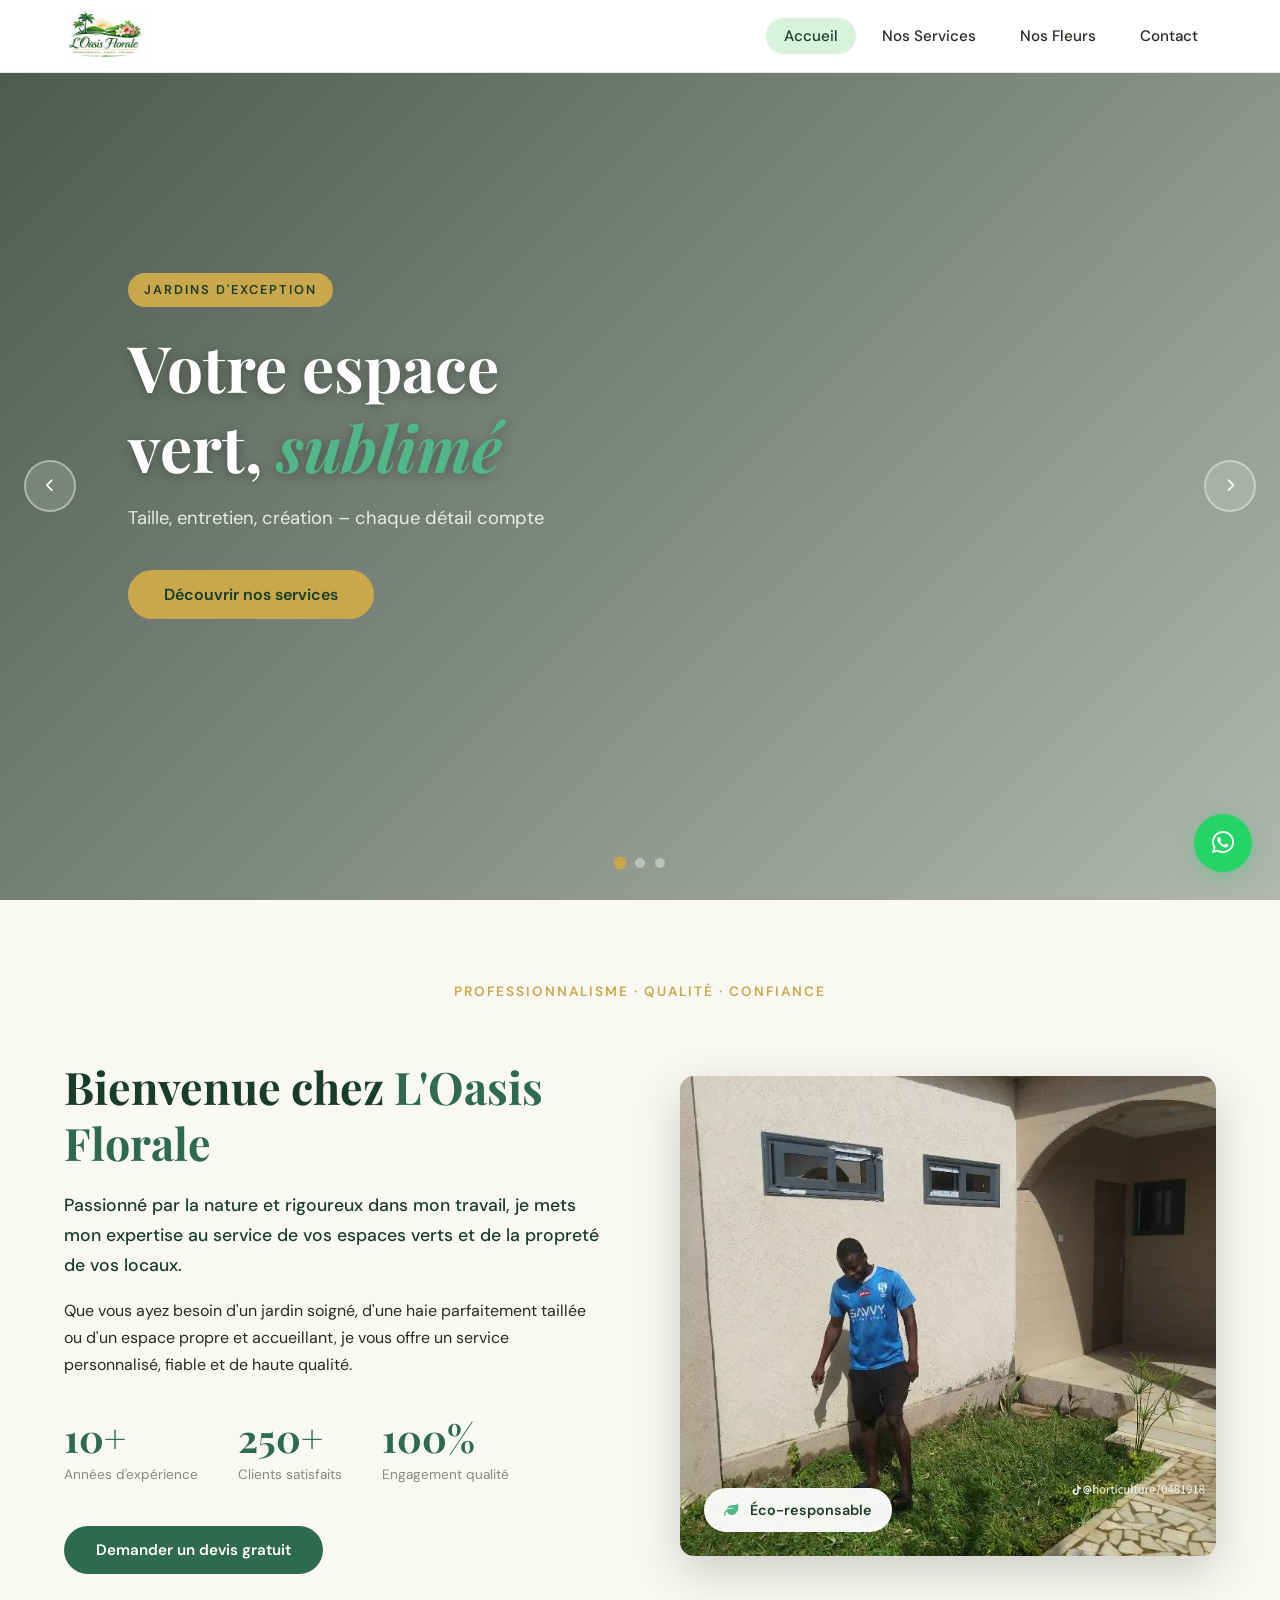
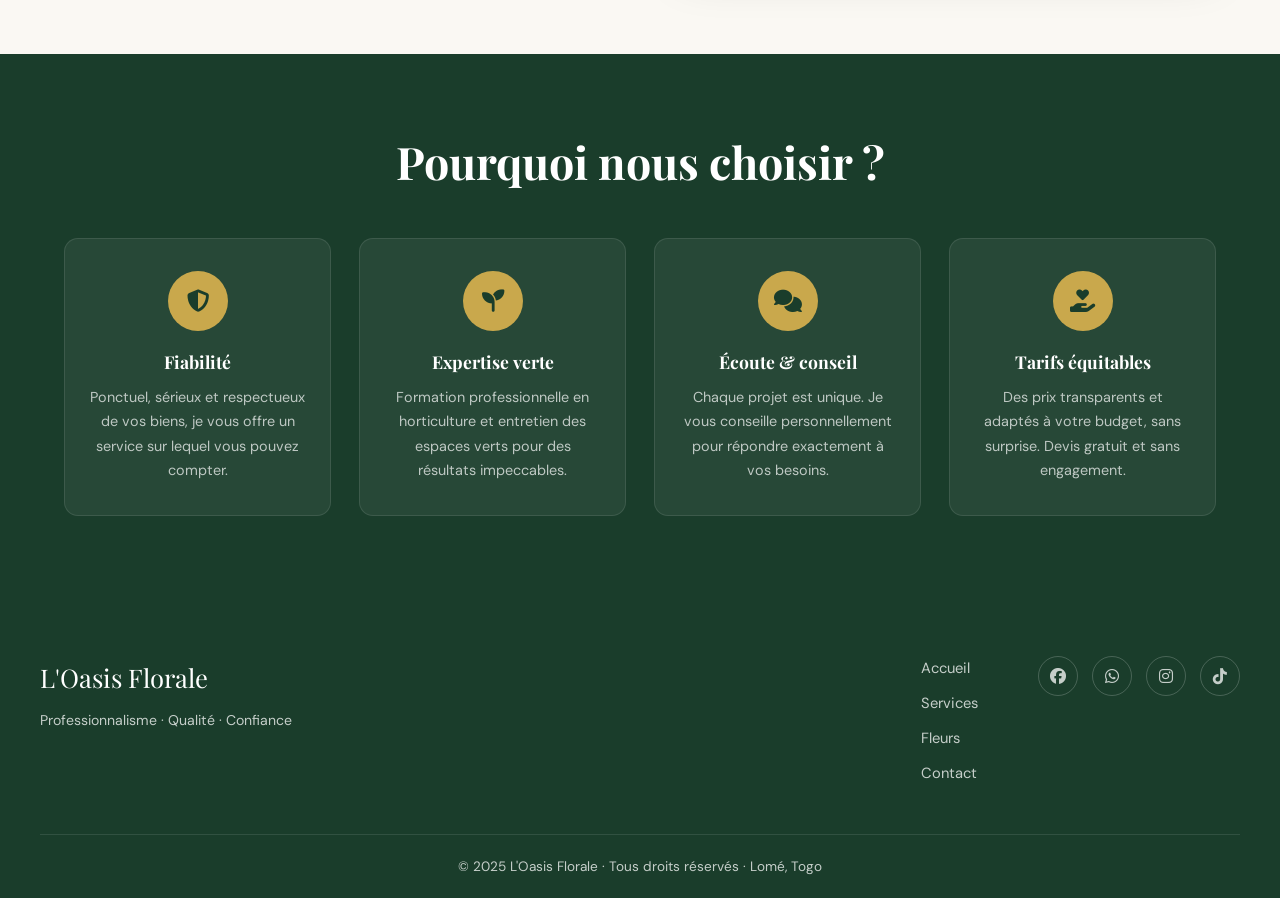
==== index.html @ b4fa1183 "edit taff" ====
<!DOCTYPE html>
<html lang="fr">
<head>
  <meta charset="UTF-8" />
  <meta name="viewport" content="width=device-width, initial-scale=1.0"/>
  <title>L'Oasis Florale – Jardinier & Technicien de Surface</title>
  <link rel="stylesheet" href="style.css" />
  <!-- Google Fonts: Playfair Display + DM Sans -->
  <link href="https://fonts.googleapis.com/css2?family=Playfair+Display:ital,wght@0,400;0,700;1,400&family=DM+Sans:wght@300;400;500;600&display=swap" rel="stylesheet"/>
  <!-- Font Awesome for icons -->
  <link rel="stylesheet" href="https://cdnjs.cloudflare.com/ajax/libs/font-awesome/6.5.0/css/all.min.css"/>
</head>
<body>

  <!-- ============================================================
       NAVIGATION
  ============================================================ -->
  <nav id="navbar">
    <div class="nav-inner">
      <!-- Logo -->
      <a href="#accueil" class="nav-logo" onclick="showPage('accueil')">
        <img src="assets/logo.png" alt="L'Oasis Florale" onerror="this.style.display='none'; this.nextElementSibling.style.display='block'"/>
        <span class="nav-logo-text" style="display:none;">L'Oasis Florale</span>
      </a>

      <!-- Desktop links -->
      <ul class="nav-links" id="navLinks">
        <li><a href="#accueil"  class="nav-link active" onclick="showPage('accueil')">Accueil</a></li>
        <li><a href="#services" class="nav-link"        onclick="showPage('services')">Nos Services</a></li>
        <li><a href="./nos-fleurs.html"   class="nav-link" >Nos Fleurs</a></li>
        <li><a href="#contact"  class="nav-link"        onclick="showPage('contact')">Contact</a></li>
      </ul>

      <!-- Hamburger -->
      <button class="hamburger" id="hamburger" aria-label="Menu" onclick="toggleMenu()">
        <span></span><span></span><span></span>
      </button>
    </div>
  </nav>

  <!-- ============================================================
       PAGE : ACCUEIL
  ============================================================ -->
  <section id="accueil" class="page active">

    <!-- HERO SLIDER -->
    <div class="slider" id="slider">
      <div class="slide active" style="background-image:url('https://images.unsplash.com/photo-1585320806297-9794b3e4eeae?w=1600&q=80')">
        <div class="slide-overlay"></div>
        <div class="slide-content">
          <span class="slide-tag">Jardins d'exception</span>
          <h1>Votre espace vert, <em>sublimé</em></h1>
          <p>Taille, entretien, création – chaque détail compte</p>
          <button class="btn-hero" onclick="showPage('services')">Découvrir nos services</button>
        </div>
      </div>
      <div class="slide" style="background-image:url('https://images.unsplash.com/photo-1416879595882-3373a0480b5b?w=1600&q=80')">
        <div class="slide-overlay"></div>
        <div class="slide-content">
          <span class="slide-tag">Fleurs & plantes</span>
          <h1>La nature au <em>cœur</em> de votre maison</h1>
          <p>Sélection de plantes succulentes, tropicales et rares</p>
          <button class="btn-hero" onclick="showPage('fleurs')">Voir la boutique</button>
        </div>
      </div>
      <div class="slide" style="background-image:url('./assets/images_accauil3.jpeg')">
        <div class="slide-overlay"></div>
        <div class="slide-content">
          <span class="slide-tag">Propreté & rigueur</span>
          <h1>Des espaces <em>impeccables</em>, toujours</h1>
          <p>Technicien de surface certifié à votre service</p>
          <button class="btn-hero" onclick="showPage('contact')">Prendre contact</button>
        </div>
      </div>

      <!-- Slider controls -->
      <button class="slider-btn prev" onclick="moveSlide(-1)"><i class="fa fa-chevron-left"></i></button>
      <button class="slider-btn next" onclick="moveSlide(1)"><i class="fa fa-chevron-right"></i></button>
      <div class="slider-dots" id="sliderDots"></div>
    </div>

    <!-- INTRO -->
    <div class="section-wrapper intro-section">
      <div class="intro-badge">Professionnalisme · Qualité · Confiance</div>
      <div class="intro-grid">
        <div class="intro-text">
          <h2>Bienvenue chez <span class="green">L'Oasis Florale</span></h2>
          <p class="lead">Passionné par la nature et rigoureux dans mon travail, je mets mon expertise au service de vos espaces verts et de la propreté de vos locaux.</p>
          <p>Que vous ayez besoin d'un jardin soigné, d'une haie parfaitement taillée ou d'un espace propre et accueillant, je vous offre un service personnalisé, fiable et de haute qualité.</p>
          <div class="intro-stats">
            <div class="stat"><span class="stat-num">10+</span><span class="stat-label">Années d'expérience</span></div>
            <div class="stat"><span class="stat-num">250+</span><span class="stat-label">Clients satisfaits</span></div>
            <div class="stat"><span class="stat-num">100%</span><span class="stat-label">Engagement qualité</span></div>
          </div>
          <button class="btn-primary" onclick="showPage('contact')">Demander un devis gratuit</button>
        </div>
        <div class="intro-image">
          <img src="./assets/imagedufleuriste.jpeg" alt="Jardinier professionnel" loading="lazy"/>
          <div class="intro-image-badge"><i class="fa fa-leaf"></i> Éco-responsable</div>
        </div>
      </div>
    </div>

    <!-- WHY US -->
    <div class="why-section">
      <div class="section-wrapper">
        <h2 class="section-title center">Pourquoi nous choisir ?</h2>
        <div class="why-grid">
          <div class="why-card">
            <div class="why-icon"><i class="fa fa-shield-halved"></i></div>
            <h3>Fiabilité</h3>
            <p>Ponctuel, sérieux et respectueux de vos biens, je vous offre un service sur lequel vous pouvez compter.</p>
          </div>
          <div class="why-card">
            <div class="why-icon"><i class="fa fa-seedling"></i></div>
            <h3>Expertise verte</h3>
            <p>Formation professionnelle en horticulture et entretien des espaces verts pour des résultats impeccables.</p>
          </div>
          <div class="why-card">
            <div class="why-icon"><i class="fa fa-comments"></i></div>
            <h3>Écoute & conseil</h3>
            <p>Chaque projet est unique. Je vous conseille personnellement pour répondre exactement à vos besoins.</p>
          </div>
          <div class="why-card">
            <div class="why-icon"><i class="fa fa-hand-holding-heart"></i></div>
            <h3>Tarifs équitables</h3>
            <p>Des prix transparents et adaptés à votre budget, sans surprise. Devis gratuit et sans engagement.</p>
          </div>
        </div>
      </div>
    </div>

  </section>

  <!-- ============================================================
       PAGE : NOS SERVICES
  ============================================================ -->
  <section id="services" class="page">

    <div class="page-hero" style="background-image:url('./assets/accnoservises.jpeg')">
      <div class="page-hero-overlay"></div>
      <div class="page-hero-content">
        <h1>Nos <em>Services</em></h1>
        <p>Des prestations complètes pour des espaces impeccables</p>
      </div>
    </div>

    <div class="section-wrapper">
      <p class="section-subtitle center">Nous intervenons chez les particuliers et les professionnels pour l'ensemble de vos besoins en jardinage et entretien.</p>

      <!-- Service cards -->
      <div class="services-grid">

        <div class="service-card">
          <div class="service-img">
            <img src="https://images.unsplash.com/photo-1558904541-efa843a96f01?w=600&q=80" alt="Tonte pelouse" loading="lazy"/>
          </div>
          <div class="service-body">
            <div class="service-icon"><i class="fa fa-scissors"></i></div>
            <h3>Tonte de pelouse</h3>
            <p>Tonte régulière avec finition soignée des bordures pour une pelouse toujours nette et uniforme. Ramassage des déchets inclus.</p>
            <ul class="service-list">
              <li><i class="fa fa-check"></i> Tonte hebdomadaire ou mensuelle</li>
              <li><i class="fa fa-check"></i> Bordures et finitions précises</li>
              <li><i class="fa fa-check"></i> Ramassage de l'herbe coupée</li>
            </ul>
          </div>
        </div>

        <div class="service-card">
          <div class="service-img">
            <img src="https://images.unsplash.com/photo-1585320806297-9794b3e4eeae?w=600&q=80" alt="Scarification" loading="lazy"/>
          </div>
          <div class="service-body">
            <div class="service-icon"><i class="fa fa-trowel"></i></div>
            <h3>Scarification & aération</h3>
            <p>Revitalisez votre pelouse en profondeur. La scarification élimine le feutre et permet à votre gazon de mieux respirer et se nourrir.</p>
            <ul class="service-list">
              <li><i class="fa fa-check"></i> Élimination du feutre racinaire</li>
              <li><i class="fa fa-check"></i> Aération du sol</li>
              <li><i class="fa fa-check"></i> Fertilisation post-traitement (option)</li>
            </ul>
          </div>
        </div>

        <div class="service-card">
          <div class="service-img">
            <img src="https://images.unsplash.com/photo-1466692476868-aef1dfb1e735?w=600&q=80" alt="Taille haies" loading="lazy"/>
          </div>
          <div class="service-body">
            <div class="service-icon"><i class="fa fa-leaf"></i></div>
            <h3>Taille de haies & arbustes</h3>
            <p>Donnez une forme parfaite à vos haies et arbustes. Taille droite ou façonnée, nous intervenons sur tous types de végétaux.</p>
            <ul class="service-list">
              <li><i class="fa fa-check"></i> Taille de formation et d'entretien</li>
              <li><i class="fa fa-check"></i> Haies basses et hautes</li>
              <li><i class="fa fa-check"></i> Évacuation des déchets verts</li>
            </ul>
          </div>
        </div>

        <div class="service-card">
          <div class="service-img">
            <img src="./assets/netoiyage_des_jardins.jpeg" alt="Espaces verts" loading="lazy"/>
          </div>
          <div class="service-body">
            <div class="service-icon"><i class="fa fa-tree"></i></div>
            <h3>Entretien espaces verts</h3>
            <p>Désherbage, binage, arrosage, plantation – un entretien global pour maintenir votre jardin en parfait état toute l'année.</p>
            <ul class="service-list">
              <li><i class="fa fa-check"></i> Désherbage manuel ou traité</li>
              <li><i class="fa fa-check"></i> Plantation et rempotage</li>
              <li><i class="fa fa-check"></i> Suivi saisonnier personnalisé</li>
            </ul>
          </div>
        </div>

        <div class="service-card">
          <div class="service-img">
            <img src="./assets/netoyage_lieu.jpeg" alt="Nettoyage" loading="lazy"/>
          </div>
          <div class="service-body">
            <div class="service-icon"><i class="fa fa-broom"></i></div>
            <h3>Nettoyage & propreté</h3>
            <p>Technicien de surface qualifié pour l'entretien de vos locaux professionnels ou espaces communs. Propreté irréprochable garantie.</p>
            <ul class="service-list">
              <li><i class="fa fa-check"></i> Nettoyage bureaux & locaux</li>
              <li><i class="fa fa-check"></i> Espaces communs & parkings</li>
              <li><i class="fa fa-check"></i> Produits professionnels écologiques</li>
            </ul>
          </div>
        </div>

        <div class="service-card cta-card">
          <div class="service-body cta-body">
            <i class="fa fa-phone-volume cta-icon"></i>
            <h3>Besoin d'un devis ?</h3>
            <p>Contactez-nous pour une estimation gratuite et personnalisée. Intervention rapide garantie.</p>
            <button class="btn-primary" onclick="showPage('contact')">Demander un devis</button>
            <a href="tel:+22870481918" class="btn-outline"><i class="fa fa-phone"></i> Appeler maintenant</a>
          </div>
        </div>

      </div>
    </div>
  </section>

  <!-- ============================================================
       PAGE : NOS FLEURS (Boutique vitrine)
  ============================================================ -->
  <section id="fleurs" class="page">

    <div class="page-hero" style="background-image:url('https://images.unsplash.com/photo-1490750967868-88df5691cc9b?w=1600&q=80')">
      <div class="page-hero-overlay"></div>
      <div class="page-hero-content">
        <h1>Nos <em>Fleurs & Plantes</em></h1>
        <p>Boutique vitrine – Commandez via WhatsApp en un clic</p>
      </div>
    </div>

    <div class="section-wrapper">
      <p class="section-subtitle center">Découvrez notre sélection de plantes et fleurs soigneusement choisies. Cliquez sur "Commander" pour nous contacter directement sur WhatsApp.</p>

      <!-- Filter tabs -->
      <div class="filter-tabs">
        <button class="filter-btn active" onclick="filterFleurs('all', this)">Toutes</button>
        <button class="filter-btn" onclick="filterFleurs('succulente', this)">Succulentes</button>
        <button class="filter-btn" onclick="filterFleurs('tropicale', this)">Tropicales</button>
        <button class="filter-btn" onclick="filterFleurs('interieur', this)">Intérieur</button>
        <button class="filter-btn" onclick="filterFleurs('rare', this)">Rares</button>
      </div>

      <!-- Flower cards -->
      <div class="flowers-grid" id="fleursGrid">

        <!-- 1 - Euphorbia trigona -->
        <div class="flower-card" data-category="succulente">
          <div class="flower-img">
            <img src="assets/IMG_E4241.JPG" alt="Euphorbia Trigona" loading="lazy"
                 onerror="this.src='https://images.unsplash.com/photo-1491438590914-bc09fcaaf77a?w=400&q=80'"/>
            <span class="flower-badge">Succulent</span>
          </div>
          <div class="flower-body">
            <h3 class="flower-name">Euphorbia Trigona</h3>
            <p class="flower-desc">Appelée « Cactus africain », cette plante robuste et graphique supporte la sécheresse. Idéale en intérieur lumineux ou en terrasse.</p>
            <div class="flower-footer">
              <a class="btn-whatsapp" href="https://wa.me/22870481918?text=Bonjour%2C%20je%20souhaite%20commander%20la%20plante%20%3A%20Euphorbia%20Trigona" target="_blank">
                <i class="fab fa-whatsapp"></i> Commander
              </a>
            </div>
          </div>
        </div>

        <!-- 2 - Sansevieria cylindrica -->
        <div class="flower-card" data-category="interieur">
          <div class="flower-img">
            <img src="assets/IMG_E4242.JPG" alt="Sansevieria Cylindrica" loading="lazy"
                 onerror="this.src='https://images.unsplash.com/photo-1614594975525-e45190c55d0b?w=400&q=80'"/>
            <span class="flower-badge">Intérieur</span>
          </div>
          <div class="flower-body">
            <h3 class="flower-name">Sansevieria Cylindrica</h3>
            <p class="flower-desc">Tiges cylindriques élégantes au motif zébré. Purificatrice d'air, très résistante, parfaite pour les espaces modernes.</p>
            <div class="flower-footer">
              <a class="btn-whatsapp" href="https://wa.me/22870481918?text=Bonjour%2C%20je%20souhaite%20commander%20la%20plante%20%3A%20Sansevieria%20Cylindrica" target="_blank">
                <i class="fab fa-whatsapp"></i> Commander
              </a>
            </div>
          </div>
        </div>

        <!-- 3 - Sansevieria trifasciata -->
        <div class="flower-card" data-category="interieur">
          <div class="flower-img">
            <img src="assets/IMG_E4243.JPG" alt="Sansevieria Trifasciata" loading="lazy"
                 onerror="this.src='https://images.unsplash.com/photo-1512428813834-c702c7702b78?w=400&q=80'"/>
            <span class="flower-badge">Intérieur</span>
          </div>
          <div class="flower-body">
            <h3 class="flower-name">Sansevieria Trifasciata</h3>
            <p class="flower-desc">La célèbre « Langue de belle-mère ». Indestructible, elle purifie l'air et s'adapte à toutes les luminosités. Un incontournable.</p>
            <div class="flower-footer">
              <a class="btn-whatsapp" href="https://wa.me/22870481918?text=Bonjour%2C%20je%20souhaite%20commander%20la%20plante%20%3A%20Sansevieria%20Trifasciata" target="_blank">
                <i class="fab fa-whatsapp"></i> Commander
              </a>
            </div>
          </div>
        </div>

        <!-- 4 - Cyperus alternifolius -->
        <div class="flower-card" data-category="tropicale">
          <div class="flower-img">
            <img src="assets/IMG_E4244.JPG" alt="Cyperus Alternifolius" loading="lazy"
                 onerror="this.src='https://images.unsplash.com/photo-1567748157439-651aca2ff064?w=400&q=80'"/>
            <span class="flower-badge">Tropicale</span>
          </div>
          <div class="flower-body">
            <h3 class="flower-name">Cyperus Alternifolius</h3>
            <p class="flower-desc">Le papyrus nain apporte une touche exotique et légère. Aime l'humidité. Parfait en bordure de bassin ou comme plante d'intérieur lumineuse.</p>
            <div class="flower-footer">
              <a class="btn-whatsapp" href="https://wa.me/22870481918?text=Bonjour%2C%20je%20souhaite%20commander%20la%20plante%20%3A%20Cyperus%20Alternifolius" target="_blank">
                <i class="fab fa-whatsapp"></i> Commander
              </a>
            </div>
          </div>
        </div>

        <!-- 5 - Huernia zebrina -->
        <div class="flower-card" data-category="rare">
          <div class="flower-img">
            <img src="assets/IMG_E4245.JPG" alt="Huernia Zebrina" loading="lazy"
                 onerror="this.src='https://images.unsplash.com/photo-1644982647869-4c0f4f9e5c0f?w=400&q=80'"/>
            <span class="flower-badge badge-rare">Rare</span>
          </div>
          <div class="flower-body">
            <h3 class="flower-name">Huernia Zebrina</h3>
            <p class="flower-desc">Plante succulente rare aux fleurs étoilées vert vif et bordées de cils délicats. Une curiosité botanique fascinante pour collectionneurs.</p>
            <div class="flower-footer">
              <a class="btn-whatsapp" href="https://wa.me/22870481918?text=Bonjour%2C%20je%20souhaite%20commander%20la%20plante%20%3A%20Huernia%20Zebrina" target="_blank">
                <i class="fab fa-whatsapp"></i> Commander
              </a>
            </div>
          </div>
        </div>

        <!-- 6 - Aloe vera -->
        <div class="flower-card" data-category="succulente">
          <div class="flower-img">
            <img src="https://images.unsplash.com/photo-1509423350716-97f9360b4e09?w=600&q=80" alt="Aloe Vera" loading="lazy"/>
            <span class="flower-badge">Succulente</span>
          </div>
          <div class="flower-body">
            <h3 class="flower-name">Aloe Vera</h3>
            <p class="flower-desc">Plante médicinale aux multiples vertus : cicatrisante, apaisante, hydratante. Facile à entretenir et très esthétique.</p>
            <div class="flower-footer">
              <a class="btn-whatsapp" href="https://wa.me/22870481918?text=Bonjour%2C%20je%20souhaite%20commander%20la%20plante%20%3A%20Aloe%20Vera" target="_blank">
                <i class="fab fa-whatsapp"></i> Commander
              </a>
            </div>
          </div>
        </div>

        <!-- 7 - Monstera deliciosa -->
        <div class="flower-card" data-category="tropicale">
          <div class="flower-img">
            <img src="https://images.unsplash.com/photo-1614594975525-e45190c55d0b?w=600&q=80" alt="Monstera Deliciosa" loading="lazy"/>
            <span class="flower-badge">Tropicale</span>
          </div>
          <div class="flower-body">
            <h3 class="flower-name">Monstera Deliciosa</h3>
            <p class="flower-desc">La plante tendance par excellence ! Ses grandes feuilles découpées apportent une touche tropicale et luxuriante à tout intérieur.</p>
            <div class="flower-footer">
              <a class="btn-whatsapp" href="https://wa.me/22870481918?text=Bonjour%2C%20je%20souhaite%20commander%20la%20plante%20%3A%20Monstera%20Deliciosa" target="_blank">
                <i class="fab fa-whatsapp"></i> Commander
              </a>
            </div>
          </div>
        </div>

        <!-- 8 - Ficus lyrata -->
        <div class="flower-card" data-category="interieur">
          <div class="flower-img">
            <img src="https://images.unsplash.com/photo-1598880940371-c756e015faf6?w=600&q=80" alt="Ficus Lyrata" loading="lazy"/>
            <span class="flower-badge">Intérieur</span>
          </div>
          <div class="flower-body">
            <h3 class="flower-name">Ficus Lyrata</h3>
            <p class="flower-desc">Le « Figuier violon » est un arbre d'intérieur à grandes feuilles brillantes. Emblème du design d'intérieur moderne et épuré.</p>
            <div class="flower-footer">
              <a class="btn-whatsapp" href="https://wa.me/22870481918?text=Bonjour%2C%20je%20souhaite%20commander%20la%20plante%20%3A%20Ficus%20Lyrata" target="_blank">
                <i class="fab fa-whatsapp"></i> Commander
              </a>
            </div>
          </div>
        </div>

      </div><!-- end flowers-grid -->
    </div>
  </section>

  <!-- ============================================================
       PAGE : CONTACT
  ============================================================ -->
  <section id="contact" class="page">

    <div class="page-hero" style="background-image:url('https://images.unsplash.com/photo-1596496181848-3091d4878b24?w=1600&q=80')">
      <div class="page-hero-overlay"></div>
      <div class="page-hero-content">
        <h1>Nous <em>Contacter</em></h1>
        <p>Un projet ? Une question ? Nous répondons rapidement</p>
      </div>
    </div>

    <div class="section-wrapper">
      <div class="contact-grid">

        <!-- Form -->
        <div class="contact-form-wrapper">
          <h2>Envoyez-nous un message</h2>
          <p>Remplissez ce formulaire et nous vous répondrons dans les plus brefs délais.</p>

          <form id="contactForm" onsubmit="submitForm(event)">
            <div class="form-row">
              <div class="form-group">
                <label for="fname">Prénom *</label>
                <input type="text" id="fname" name="fname" placeholder="Jean" required/>
              </div>
              <div class="form-group">
                <label for="lname">Nom *</label>
                <input type="text" id="lname" name="lname" placeholder="Dupont" required/>
              </div>
            </div>
            <div class="form-group">
              <label for="email">Email *</label>
              <input type="email" id="email" name="email" placeholder="jean@example.com" required/>
            </div>
            <div class="form-group">
              <label for="phone">Téléphone</label>
              <input type="tel" id="phone" name="phone" placeholder="+228 70 48 19 18"/>
            </div>
            <div class="form-group">
              <label for="service">Service souhaité</label>
              <select id="service" name="service">
                <option value="">-- Choisir un service --</option>
                <option>Tonte de pelouse</option>
                <option>Scarification</option>
                <option>Taille de haies</option>
                <option>Entretien espaces verts</option>
                <option>Nettoyage / Technicien de surface</option>
                <option>Commande de plantes</option>
                <option>Autre</option>
              </select>
            </div>
            <div class="form-group">
              <label for="message">Message *</label>
              <textarea id="message" name="message" rows="5" placeholder="Décrivez votre besoin..." required></textarea>
            </div>
            <button type="submit" class="btn-primary full-width">
              <i class="fa fa-paper-plane"></i> Envoyer le message
            </button>
          </form>

          <!-- Success message (hidden by default) -->
          <div id="formSuccess" class="form-success" style="display:none;">
            <i class="fa fa-circle-check"></i>
            <h3>Message envoyé !</h3>
            <p>Merci pour votre message. Nous vous recontacterons très prochainement.</p>
          </div>
        </div>

        <!-- Contact info -->
        <div class="contact-info">
          <h2>Coordonnées</h2>

          <div class="info-card">
            <div class="info-icon"><i class="fa fa-map-marker-alt"></i></div>
            <div>
              <h4>Adresse</h4>
              <p>Lomé, Togo<br/>Interventions dans tout le Grand Lomé</p>
            </div>
          </div>

          <div class="info-card">
            <div class="info-icon"><i class="fa fa-phone"></i></div>
            <div>
              <h4>Téléphone</h4>
              <a href="tel:+22890000000">+228 90 00 00 00</a>
            </div>
          </div>

          <div class="info-card">
            <div class="info-icon"><i class="fab fa-whatsapp"></i></div>
            <div>
              <h4>WhatsApp</h4>
              <a href="https://wa.me/22870481918" target="_blank">Envoyer un message</a>
            </div>
          </div>

          <div class="info-card">
            <div class="info-icon"><i class="fa fa-envelope"></i></div>
            <div>
              <h4>Email</h4>
              <a href="mailto:contact@loasisflorale.tg">contact@loasisflorale.tg</a>
            </div>
          </div>

          <div class="info-card">
            <div class="info-icon"><i class="fa fa-clock"></i></div>
            <div>
              <h4>Horaires</h4>
              <p>Lun – Sam : 07h00 – 18h00<br/>Dimanche : Sur rendez-vous</p>
            </div>
          </div>

          <!-- WhatsApp direct button -->
          <a href="https://wa.me/22870481918?text=Bonjour%2C%20j%27ai%20besoin%20d%27un%20renseignement." target="_blank" class="btn-whatsapp-big">
            <i class="fab fa-whatsapp"></i> Discuter sur WhatsApp
          </a>
        </div>

      </div>
    </div>
  </section>

  <!-- ============================================================
       FOOTER
  ============================================================ -->
  <footer>
    <div class="footer-inner">
      <div class="footer-brand">
        <span class="footer-logo">L'Oasis Florale</span>
        <p>Professionnalisme · Qualité · Confiance</p>
      </div>
      <div class="footer-links">
        <a href="#accueil"  onclick="showPage('accueil')">Accueil</a>
        <a href="#services" onclick="showPage('services')">Services</a>
        <a href="#fleurs"   onclick="showPage('fleurs')">Fleurs</a>
        <a href="#contact"  onclick="showPage('contact')">Contact</a>
      </div>
      <div class="footer-social">
        <a href="#" aria-label="Facebook"><i class="fab fa-facebook"></i></a>
        <a href="https://wa.me/22870481918" aria-label="WhatsApp" target="_blank"><i class="fab fa-whatsapp"></i></a>
        <a href="#" aria-label="Instagram"><i class="fab fa-instagram"></i></a>
        <a href="#" aria-label="TikTok"><i class="fab fa-tiktok"></i></a>
      </div>
    </div>
    <div class="footer-bottom">
      <p>© 2025 L'Oasis Florale · Tous droits réservés · Lomé, Togo</p>
    </div>
  </footer>

  <!-- Floating WhatsApp button -->
  <a href="https://wa.me/22870481918?text=Bonjour%2C%20je%20souhaite%20obtenir%20un%20renseignement." target="_blank" class="float-whatsapp" aria-label="WhatsApp">
    <i class="fab fa-whatsapp"></i>
  </a>

  <script src="script.js"></script>
</body>
</html>
---- style.css ----
/* ============================================================
   L'OASIS FLORALE – style.css
   Palette : Vert forêt profond + Or chaud + Ivoire
   Fonts   : Playfair Display (titres) + DM Sans (corps)
============================================================ */

/* ── CSS VARIABLES ──────────────────────────────────────── */
:root {
  --green-deep:   #1a3d2b;
  --green-mid:    #2d6a4f;
  --green-light:  #52b788;
  --green-pale:   #d8f3dc;
  --gold:         #c9a84c;
  --gold-light:   #f0d080;
  --ivory:        #faf8f3;
  --white:        #ffffff;
  --gray-100:     #f5f5f0;
  --gray-200:     #e8e6e0;
  --gray-500:     #888880;
  --gray-800:     #2a2a25;
  --whatsapp:     #25d366;
  --shadow-sm:    0 2px 8px rgba(0,0,0,0.08);
  --shadow-md:    0 6px 24px rgba(0,0,0,0.12);
  --shadow-lg:    0 16px 48px rgba(0,0,0,0.18);
  --radius:       14px;
  --radius-sm:    8px;
  --transition:   0.3s cubic-bezier(0.4,0,0.2,1);
}

/* ── RESET & BASE ───────────────────────────────────────── */
*, *::before, *::after { box-sizing: border-box; margin: 0; padding: 0; }

html { scroll-behavior: smooth; }

body {
  font-family: 'DM Sans', sans-serif;
  background: var(--ivory);
  color: var(--gray-800);
  overflow-x: hidden;
  line-height: 1.7;
}

img { display: block; max-width: 100%; }

a { text-decoration: none; color: inherit; }

ul { list-style: none; }

h1, h2, h3 { font-family: 'Playfair Display', serif; line-height: 1.25; }

em { font-style: italic; color: var(--green-light); }

/* ── NAVIGATION ─────────────────────────────────────────── */
#navbar {
  position: fixed;
  top: 0; left: 0; right: 0;
  z-index: 1000;
  background: rgba(255,255,255,0.97);
  backdrop-filter: blur(12px);
  border-bottom: 1px solid var(--gray-200);
  transition: box-shadow var(--transition);
}

#navbar.scrolled { box-shadow: var(--shadow-md); }

.nav-inner {
  max-width: 1200px;
  margin: 0 auto;
  padding: 0 24px;
  height: 72px;
  display: flex;
  align-items: center;
  justify-content: space-between;
}

.nav-logo img {
  height: 52px;
  object-fit: contain;
}

.nav-logo-text {
  font-family: 'Playfair Display', serif;
  font-size: 1.4rem;
  font-weight: 700;
  color: var(--green-deep);
}

.nav-links {
  display: flex;
  align-items: center;
  gap: 8px;
}

.nav-link {
  font-size: 0.95rem;
  font-weight: 500;
  padding: 8px 18px;
  border-radius: 50px;
  color: var(--gray-800);
  transition: all var(--transition);
  cursor: pointer;
}

.nav-link:hover, .nav-link.active {
  background: var(--green-pale);
  color: var(--green-deep);
}

.hamburger {
  display: none;
  flex-direction: column;
  gap: 5px;
  background: none;
  border: none;
  cursor: pointer;
  padding: 4px;
}

.hamburger span {
  display: block;
  width: 24px;
  height: 2px;
  background: var(--green-deep);
  border-radius: 2px;
  transition: all var(--transition);
}

/* ── PAGE SYSTEM ────────────────────────────────────────── */
.page {
  display: none;
  min-height: 100vh;
  padding-top: 72px;
  animation: fadeIn 0.5s ease;
}

.page.active { display: block; }

@keyframes fadeIn {
  from { opacity: 0; transform: translateY(12px); }
  to   { opacity: 1; transform: translateY(0); }
}

/* ── SECTION WRAPPER ────────────────────────────────────── */
.section-wrapper {
  max-width: 1200px;
  margin: 0 auto;
  padding: 80px 24px;
}

.section-title {
  font-size: clamp(2rem, 4vw, 2.8rem);
  color: var(--green-deep);
  margin-bottom: 16px;
}

.section-title.center, .section-subtitle.center { text-align: center; }

.section-subtitle {
  font-size: 1.05rem;
  color: var(--gray-500);
  max-width: 640px;
  margin: 0 auto 56px;
  line-height: 1.8;
}

/* ── HERO SLIDER ────────────────────────────────────────── */
.slider {
  position: relative;
  height: calc(100vh - 72px);
  min-height: 520px;
  overflow: hidden;
}

.slide {
  position: absolute;
  inset: 0;
  background-size: cover;
  background-position: center;
  opacity: 0;
  transition: opacity 0.9s ease;
}

.slide.active { opacity: 1; z-index: 1; }

.slide-overlay {
  position: absolute;
  inset: 0;
  background: linear-gradient(135deg, rgba(10,30,18,0.72) 0%, rgba(10,30,18,0.3) 100%);
}

.slide-content {
  position: absolute;
  inset: 0;
  z-index: 2;
  display: flex;
  flex-direction: column;
  justify-content: center;
  align-items: flex-start;
  padding: 0 10% 80px;
  max-width: 760px;
}

.slide-tag {
  display: inline-block;
  background: var(--gold);
  color: var(--green-deep);
  font-size: 0.8rem;
  font-weight: 600;
  text-transform: uppercase;
  letter-spacing: 2px;
  padding: 6px 16px;
  border-radius: 50px;
  margin-bottom: 20px;
}

.slide-content h1 {
  font-size: clamp(2.4rem, 6vw, 4rem);
  color: var(--white);
  margin-bottom: 16px;
  text-shadow: 0 2px 12px rgba(0,0,0,0.3);
}

.slide-content p {
  font-size: 1.15rem;
  color: rgba(255,255,255,0.85);
  margin-bottom: 36px;
}

.btn-hero {
  background: var(--gold);
  color: var(--green-deep);
  border: none;
  padding: 14px 36px;
  border-radius: 50px;
  font-size: 1rem;
  font-weight: 600;
  cursor: pointer;
  transition: all var(--transition);
  font-family: 'DM Sans', sans-serif;
}

.btn-hero:hover {
  background: var(--white);
  transform: translateY(-2px);
  box-shadow: var(--shadow-md);
}

/* Slider controls */
.slider-btn {
  position: absolute;
  top: 50%;
  transform: translateY(-50%);
  z-index: 10;
  background: rgba(255,255,255,0.15);
  border: 2px solid rgba(255,255,255,0.4);
  color: white;
  width: 52px;
  height: 52px;
  border-radius: 50%;
  cursor: pointer;
  display: flex;
  align-items: center;
  justify-content: center;
  transition: all var(--transition);
  backdrop-filter: blur(4px);
}

.slider-btn:hover { background: var(--gold); border-color: var(--gold); color: var(--green-deep); }

.slider-btn.prev { left: 24px; }
.slider-btn.next { right: 24px; }

.slider-dots {
  position: absolute;
  bottom: 32px;
  left: 50%;
  transform: translateX(-50%);
  z-index: 10;
  display: flex;
  gap: 10px;
}

.dot {
  width: 10px;
  height: 10px;
  border-radius: 50%;
  background: rgba(255,255,255,0.4);
  cursor: pointer;
  transition: all var(--transition);
  border: none;
}

.dot.active { background: var(--gold); transform: scale(1.3); }

/* ── INTRO SECTION ──────────────────────────────────────── */
.intro-section { padding-bottom: 0; }

.intro-badge {
  text-align: center;
  font-size: 0.85rem;
  font-weight: 600;
  letter-spacing: 2px;
  text-transform: uppercase;
  color: var(--gold);
  margin-bottom: 56px;
}

.intro-grid {
  display: grid;
  grid-template-columns: 1fr 1fr;
  gap: 80px;
  align-items: center;
}

.intro-text h2 {
  font-size: clamp(2rem, 3.5vw, 2.8rem);
  color: var(--green-deep);
  margin-bottom: 20px;
}

.green { color: var(--green-mid); }

.lead {
  font-size: 1.1rem;
  font-weight: 500;
  color: var(--green-deep);
  margin-bottom: 16px;
}

.intro-stats {
  display: flex;
  gap: 40px;
  margin: 40px 0;
}

.stat { display: flex; flex-direction: column; }

.stat-num {
  font-family: 'Playfair Display', serif;
  font-size: 2.4rem;
  font-weight: 700;
  color: var(--green-mid);
  line-height: 1;
}

.stat-label {
  font-size: 0.85rem;
  color: var(--gray-500);
  margin-top: 6px;
}

.intro-image {
  position: relative;
  border-radius: var(--radius);
  overflow: hidden;
  box-shadow: var(--shadow-lg);
}

.intro-image img {
  width: 100%;
  height: 480px;
  object-fit: cover;
  transition: transform 0.6s ease;
}

.intro-image:hover img { transform: scale(1.04); }

.intro-image-badge {
  position: absolute;
  bottom: 24px;
  left: 24px;
  background: rgba(255,255,255,0.95);
  color: var(--green-deep);
  padding: 10px 20px;
  border-radius: 50px;
  font-size: 0.9rem;
  font-weight: 600;
  box-shadow: var(--shadow-sm);
}

.intro-image-badge i { color: var(--green-light); margin-right: 8px; }

/* ── BUTTONS ─────────────────────────────────────────────── */
.btn-primary {
  display: inline-flex;
  align-items: center;
  gap: 8px;
  background: var(--green-mid);
  color: var(--white);
  border: none;
  padding: 14px 32px;
  border-radius: 50px;
  font-size: 0.95rem;
  font-weight: 600;
  cursor: pointer;
  transition: all var(--transition);
  font-family: 'DM Sans', sans-serif;
}

.btn-primary:hover {
  background: var(--green-deep);
  transform: translateY(-2px);
  box-shadow: 0 8px 24px rgba(45,106,79,0.3);
}

.btn-primary.full-width { width: 100%; justify-content: center; }

.btn-outline {
  display: inline-flex;
  align-items: center;
  gap: 8px;
  border: 2px solid var(--green-mid);
  color: var(--green-mid);
  background: transparent;
  padding: 12px 28px;
  border-radius: 50px;
  font-size: 0.95rem;
  font-weight: 600;
  cursor: pointer;
  transition: all var(--transition);
  font-family: 'DM Sans', sans-serif;
}

.btn-outline:hover {
  background: var(--green-pale);
  transform: translateY(-2px);
}

/* ── WHY SECTION ────────────────────────────────────────── */
.why-section {
  background: var(--green-deep);
  margin-top: 80px;
}

.why-section .section-title { color: var(--white); margin-bottom: 48px; }

.why-grid {
  display: grid;
  grid-template-columns: repeat(4, 1fr);
  gap: 28px;
  margin-top: 48px;
}

.why-card {
  background: rgba(255,255,255,0.06);
  border: 1px solid rgba(255,255,255,0.1);
  border-radius: var(--radius);
  padding: 32px 24px;
  text-align: center;
  transition: all var(--transition);
}

.why-card:hover {
  background: rgba(255,255,255,0.1);
  transform: translateY(-4px);
}

.why-icon {
  width: 60px;
  height: 60px;
  background: var(--gold);
  border-radius: 50%;
  display: flex;
  align-items: center;
  justify-content: center;
  margin: 0 auto 20px;
  font-size: 1.4rem;
  color: var(--green-deep);
}

.why-card h3 {
  font-size: 1.1rem;
  color: var(--white);
  margin-bottom: 12px;
}

.why-card p { font-size: 0.9rem; color: rgba(255,255,255,0.7); }

/* ── PAGE HERO (inner pages) ────────────────────────────── */
.page-hero {
  height: 320px;
  background-size: cover;
  background-position: center;
  position: relative;
  display: flex;
  align-items: center;
}

.page-hero-overlay {
  position: absolute;
  inset: 0;
  background: linear-gradient(to right, rgba(10,30,18,0.8) 0%, rgba(10,30,18,0.4) 100%);
}

.page-hero-content {
  position: relative;
  z-index: 1;
  padding: 0 10%;
}

.page-hero-content h1 {
  font-size: clamp(2rem, 4vw, 3rem);
  color: var(--white);
  margin-bottom: 10px;
}

.page-hero-content p {
  color: rgba(255,255,255,0.8);
  font-size: 1.05rem;
}

/* ── SERVICES GRID ──────────────────────────────────────── */
.services-grid {
  display: grid;
  grid-template-columns: repeat(3, 1fr);
  gap: 28px;
}

.service-card {
  background: var(--white);
  border-radius: var(--radius);
  overflow: hidden;
  box-shadow: var(--shadow-sm);
  transition: all var(--transition);
  display: flex;
  flex-direction: column;
}

.service-card:hover {
  transform: translateY(-6px);
  box-shadow: var(--shadow-lg);
}

.service-img {
  height: 200px;
  overflow: hidden;
}

.service-img img {
  width: 100%;
  height: 100%;
  object-fit: cover;
  transition: transform 0.5s ease;
}

.service-card:hover .service-img img { transform: scale(1.06); }

.service-body { padding: 28px; flex: 1; display: flex; flex-direction: column; }

.service-icon {
  width: 44px;
  height: 44px;
  background: var(--green-pale);
  color: var(--green-mid);
  border-radius: 10px;
  display: flex;
  align-items: center;
  justify-content: center;
  font-size: 1.1rem;
  margin-bottom: 16px;
}

.service-body h3 {
  font-size: 1.2rem;
  color: var(--green-deep);
  margin-bottom: 12px;
}

.service-body p {
  font-size: 0.92rem;
  color: var(--gray-500);
  margin-bottom: 20px;
}

.service-list { margin-top: auto; }

.service-list li {
  display: flex;
  align-items: center;
  gap: 10px;
  font-size: 0.88rem;
  color: var(--gray-800);
  padding: 6px 0;
  border-bottom: 1px solid var(--gray-100);
}

.service-list li:last-child { border: none; }

.service-list li i { color: var(--green-light); font-size: 0.8rem; }

/* CTA card */
.cta-card {
  background: linear-gradient(135deg, var(--green-deep) 0%, var(--green-mid) 100%);
  color: var(--white);
}

.cta-body {
  display: flex;
  flex-direction: column;
  align-items: center;
  text-align: center;
  justify-content: center;
  gap: 16px;
  padding: 48px 28px !important;
}

.cta-icon {
  font-size: 3rem;
  color: var(--gold);
  margin-bottom: 8px;
}

.cta-body h3 {
  color: var(--white) !important;
  font-size: 1.5rem !important;
}

.cta-body p { color: rgba(255,255,255,0.8) !important; }

.cta-body .btn-primary {
  background: var(--gold);
  color: var(--green-deep);
  width: 100%;
  justify-content: center;
}

.cta-body .btn-primary:hover { background: var(--white); }

.cta-body .btn-outline {
  border-color: rgba(255,255,255,0.5);
  color: var(--white);
  width: 100%;
  justify-content: center;
}

.cta-body .btn-outline:hover { background: rgba(255,255,255,0.1); }

/* ── FILTER TABS ────────────────────────────────────────── */
.filter-tabs {
  display: flex;
  gap: 10px;
  justify-content: center;
  flex-wrap: wrap;
  margin-bottom: 48px;
}

.filter-btn {
  padding: 10px 24px;
  border-radius: 50px;
  border: 2px solid var(--gray-200);
  background: transparent;
  color: var(--gray-800);
  font-size: 0.9rem;
  font-weight: 500;
  cursor: pointer;
  transition: all var(--transition);
  font-family: 'DM Sans', sans-serif;
}

.filter-btn:hover, .filter-btn.active {
  background: var(--green-mid);
  border-color: var(--green-mid);
  color: var(--white);
}

/* ── FLOWERS GRID ───────────────────────────────────────── */
.flowers-grid {
  display: grid;
  grid-template-columns: repeat(4, 1fr);
  gap: 24px;
}

.flower-card {
  background: var(--white);
  border-radius: var(--radius);
  overflow: hidden;
  box-shadow: var(--shadow-sm);
  transition: all var(--transition);
  display: flex;
  flex-direction: column;
}

.flower-card:hover {
  transform: translateY(-6px);
  box-shadow: var(--shadow-lg);
}

.flower-card.hidden { display: none; }

.flower-img {
  position: relative;
  height: 200px;
  overflow: hidden;
}

.flower-img img {
  width: 100%;
  height: 100%;
  object-fit: cover;
  transition: transform 0.5s ease;
}

.flower-card:hover .flower-img img { transform: scale(1.08); }

.flower-badge {
  position: absolute;
  top: 12px;
  right: 12px;
  background: var(--green-mid);
  color: white;
  font-size: 0.72rem;
  font-weight: 600;
  text-transform: uppercase;
  letter-spacing: 1px;
  padding: 4px 12px;
  border-radius: 50px;
}

.badge-rare { background: var(--gold); color: var(--green-deep); }

.flower-body { padding: 20px; flex: 1; display: flex; flex-direction: column; }

.flower-name {
  font-size: 1rem;
  color: var(--green-deep);
  margin-bottom: 10px;
}

.flower-desc {
  font-size: 0.85rem;
  color: var(--gray-500);
  flex: 1;
  margin-bottom: 16px;
  line-height: 1.65;
}

.flower-footer { margin-top: auto; }

.btn-whatsapp {
  display: flex;
  align-items: center;
  justify-content: center;
  gap: 8px;
  background: var(--whatsapp);
  color: white;
  padding: 10px 20px;
  border-radius: 50px;
  font-size: 0.9rem;
  font-weight: 600;
  transition: all var(--transition);
}

.btn-whatsapp:hover {
  background: #1da851;
  transform: translateY(-2px);
  box-shadow: 0 6px 20px rgba(37,211,102,0.35);
}

.btn-whatsapp i { font-size: 1.1rem; }

/* ── CONTACT ────────────────────────────────────────────── */
.contact-grid {
  display: grid;
  grid-template-columns: 1.4fr 1fr;
  gap: 64px;
  align-items: start;
}

.contact-form-wrapper h2 {
  font-size: 1.8rem;
  color: var(--green-deep);
  margin-bottom: 10px;
}

.contact-form-wrapper > p {
  color: var(--gray-500);
  margin-bottom: 36px;
}

.form-row { display: grid; grid-template-columns: 1fr 1fr; gap: 16px; }

.form-group {
  display: flex;
  flex-direction: column;
  gap: 8px;
  margin-bottom: 20px;
}

.form-group label {
  font-size: 0.9rem;
  font-weight: 600;
  color: var(--green-deep);
}

.form-group input,
.form-group select,
.form-group textarea {
  border: 2px solid var(--gray-200);
  border-radius: var(--radius-sm);
  padding: 12px 16px;
  font-size: 0.95rem;
  font-family: 'DM Sans', sans-serif;
  color: var(--gray-800);
  background: var(--white);
  transition: border-color var(--transition);
  outline: none;
  width: 100%;
}

.form-group input:focus,
.form-group select:focus,
.form-group textarea:focus {
  border-color: var(--green-light);
  box-shadow: 0 0 0 4px rgba(82,183,136,0.1);
}

.form-group textarea { resize: vertical; min-height: 130px; }

.form-success {
  text-align: center;
  padding: 48px 24px;
  background: var(--green-pale);
  border-radius: var(--radius);
}

.form-success i { font-size: 3rem; color: var(--green-light); margin-bottom: 16px; display: block; }
.form-success h3 { color: var(--green-deep); font-size: 1.5rem; margin-bottom: 8px; }
.form-success p { color: var(--gray-500); }

/* Contact info sidebar */
.contact-info h2 {
  font-size: 1.8rem;
  color: var(--green-deep);
  margin-bottom: 32px;
}

.info-card {
  display: flex;
  align-items: flex-start;
  gap: 18px;
  padding: 20px;
  background: var(--white);
  border-radius: var(--radius-sm);
  margin-bottom: 16px;
  box-shadow: var(--shadow-sm);
  transition: all var(--transition);
}

.info-card:hover { transform: translateX(4px); box-shadow: var(--shadow-md); }

.info-icon {
  width: 46px;
  height: 46px;
  min-width: 46px;
  background: var(--green-pale);
  color: var(--green-mid);
  border-radius: 10px;
  display: flex;
  align-items: center;
  justify-content: center;
  font-size: 1rem;
}

.info-card h4 {
  font-size: 0.85rem;
  color: var(--gray-500);
  margin-bottom: 4px;
  font-family: 'DM Sans', sans-serif;
  font-weight: 600;
  text-transform: uppercase;
  letter-spacing: 0.5px;
}

.info-card a, .info-card p {
  font-size: 0.95rem;
  color: var(--gray-800);
}

.info-card a:hover { color: var(--green-mid); }

.btn-whatsapp-big {
  display: flex;
  align-items: center;
  justify-content: center;
  gap: 12px;
  background: var(--whatsapp);
  color: white;
  padding: 16px 28px;
  border-radius: 50px;
  font-size: 1rem;
  font-weight: 600;
  margin-top: 8px;
  transition: all var(--transition);
}

.btn-whatsapp-big:hover {
  background: #1da851;
  transform: translateY(-2px);
  box-shadow: 0 8px 28px rgba(37,211,102,0.4);
}

.btn-whatsapp-big i { font-size: 1.4rem; }

/* ── FOOTER ──────────────────────────────────────────────── */
footer {
  background: var(--green-deep);
  color: rgba(255,255,255,0.75);
  padding: 60px 24px 0;
}

.footer-inner {
  max-width: 1200px;
  margin: 0 auto;
  display: grid;
  grid-template-columns: 1fr auto auto;
  gap: 60px;
  align-items: start;
  padding-bottom: 48px;
  border-bottom: 1px solid rgba(255,255,255,0.1);
}

.footer-logo {
  font-family: 'Playfair Display', serif;
  font-size: 1.6rem;
  color: var(--white);
  display: block;
  margin-bottom: 10px;
}

.footer-brand p { font-size: 0.88rem; }

.footer-links {
  display: flex;
  flex-direction: column;
  gap: 10px;
}

.footer-links a {
  font-size: 0.92rem;
  transition: color var(--transition);
}

.footer-links a:hover { color: var(--gold); }

.footer-social {
  display: flex;
  gap: 14px;
}

.footer-social a {
  width: 40px;
  height: 40px;
  border-radius: 50%;
  border: 1px solid rgba(255,255,255,0.2);
  display: flex;
  align-items: center;
  justify-content: center;
  font-size: 1rem;
  transition: all var(--transition);
}

.footer-social a:hover {
  background: var(--gold);
  border-color: var(--gold);
  color: var(--green-deep);
}

.footer-bottom {
  max-width: 1200px;
  margin: 0 auto;
  padding: 20px 0;
  text-align: center;
  font-size: 0.85rem;
}

/* ── FLOATING WHATSAPP ──────────────────────────────────── */
.float-whatsapp {
  position: fixed;
  bottom: 28px;
  right: 28px;
  z-index: 900;
  width: 58px;
  height: 58px;
  background: var(--whatsapp);
  color: white;
  border-radius: 50%;
  display: flex;
  align-items: center;
  justify-content: center;
  font-size: 1.6rem;
  box-shadow: 0 4px 20px rgba(37,211,102,0.4);
  transition: all var(--transition);
  animation: pulse-wa 2.5s ease-in-out infinite;
}

.float-whatsapp:hover {
  background: #1da851;
  transform: scale(1.1);
  animation: none;
}

@keyframes pulse-wa {
  0%, 100% { box-shadow: 0 4px 20px rgba(37,211,102,0.4); }
  50%       { box-shadow: 0 4px 32px rgba(37,211,102,0.7); }
}

/* ── RESPONSIVE ─────────────────────────────────────────── */
@media (max-width: 1100px) {
  .flowers-grid { grid-template-columns: repeat(3, 1fr); }
  .services-grid { grid-template-columns: repeat(2, 1fr); }
  .why-grid { grid-template-columns: repeat(2, 1fr); }
}

@media (max-width: 768px) {
  .nav-links { display: none; flex-direction: column; }
  .nav-links.open {
    display: flex;
    position: fixed;
    top: 72px; left: 0; right: 0;
    background: white;
    padding: 20px;
    box-shadow: var(--shadow-md);
    z-index: 999;
    gap: 4px;
    animation: slideDown 0.25s ease;
  }

  @keyframes slideDown {
    from { opacity: 0; transform: translateY(-10px); }
    to   { opacity: 1; transform: translateY(0); }
  }

  .hamburger { display: flex; }

  .intro-grid { grid-template-columns: 1fr; gap: 40px; }
  .intro-image { max-height: 320px; }
  .intro-image img { height: 320px; }
  .intro-stats { gap: 24px; }

  .flowers-grid { grid-template-columns: repeat(2, 1fr); }
  .services-grid { grid-template-columns: 1fr; }
  .why-grid { grid-template-columns: 1fr 1fr; }

  .contact-grid { grid-template-columns: 1fr; gap: 40px; }
  .form-row { grid-template-columns: 1fr; }

  .footer-inner { grid-template-columns: 1fr; gap: 32px; }

  .slide-content { padding: 0 5% 60px; }
  .slider { height: 65vh; }
}

@media (max-width: 480px) {
  .flowers-grid { grid-template-columns: 1fr; }
  .why-grid { grid-template-columns: 1fr; }
  .section-wrapper { padding: 56px 16px; }
  .intro-stats { flex-direction: column; gap: 16px; }
}
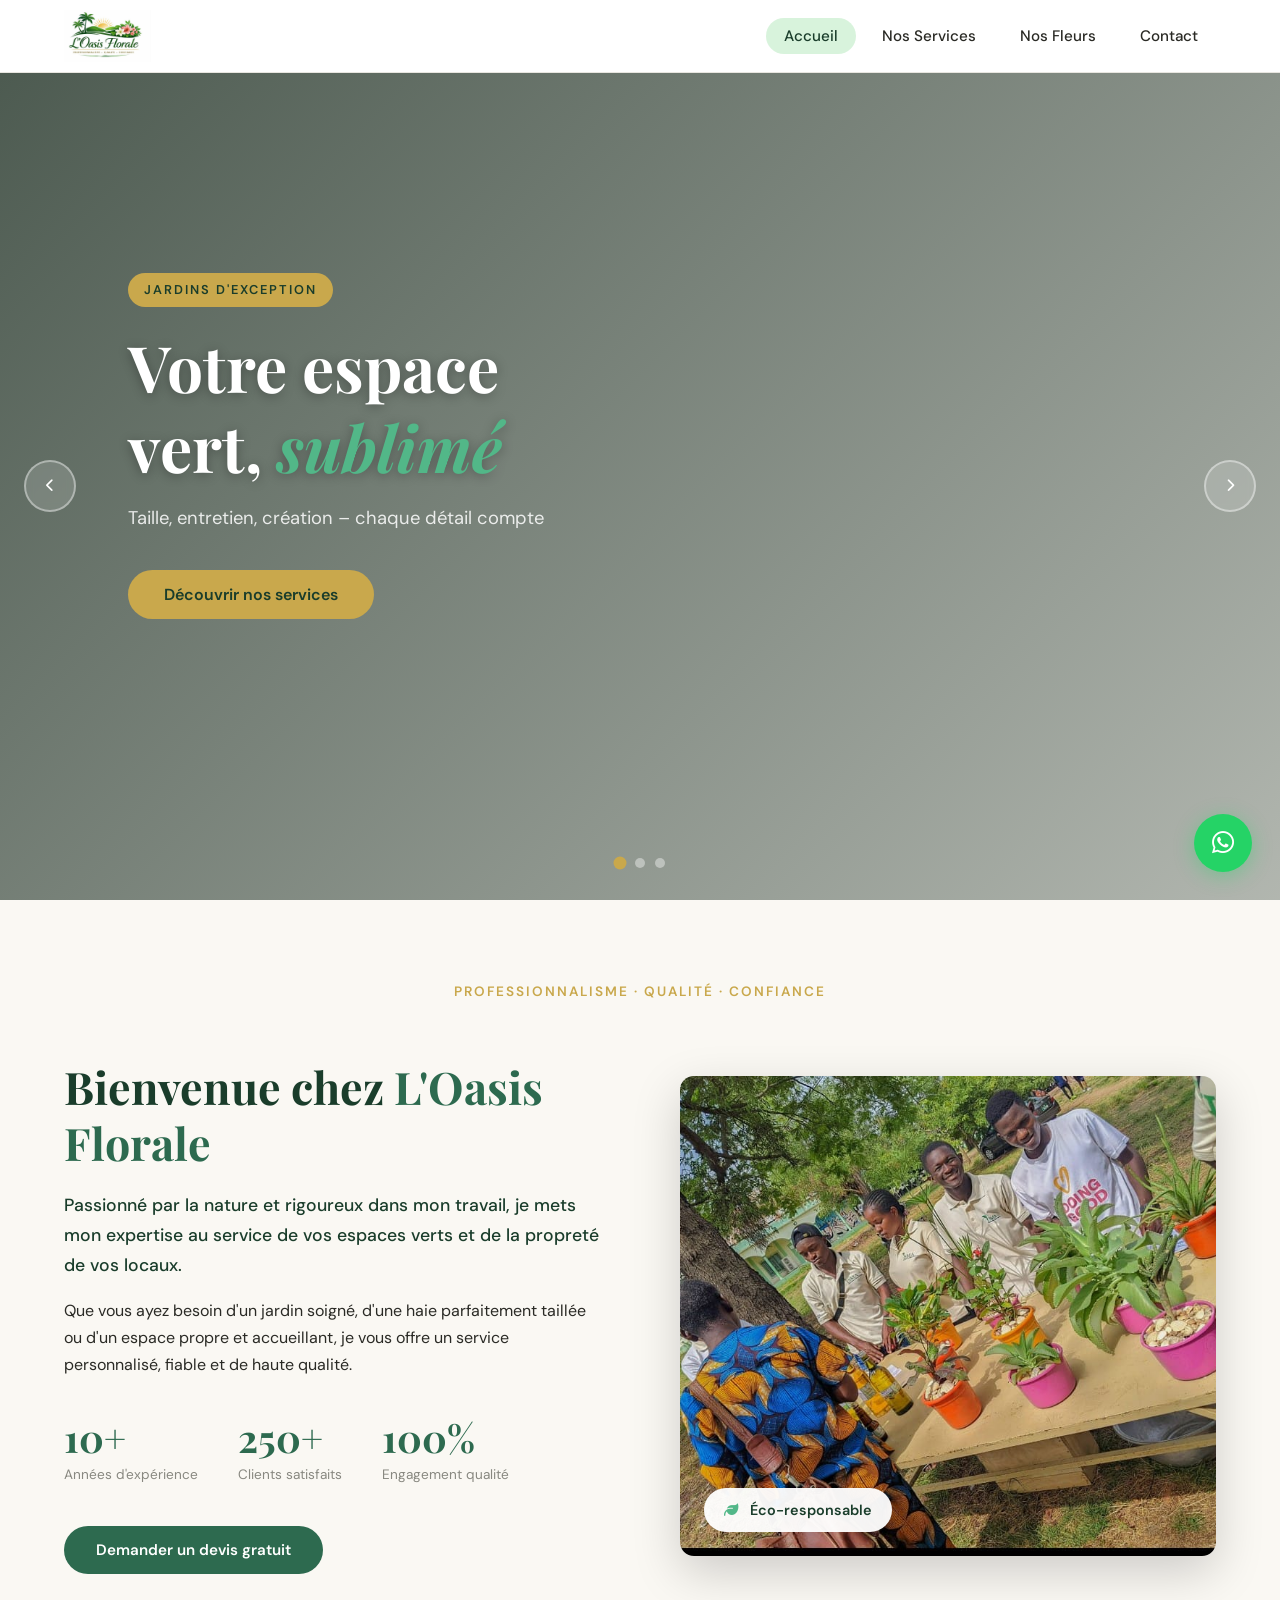
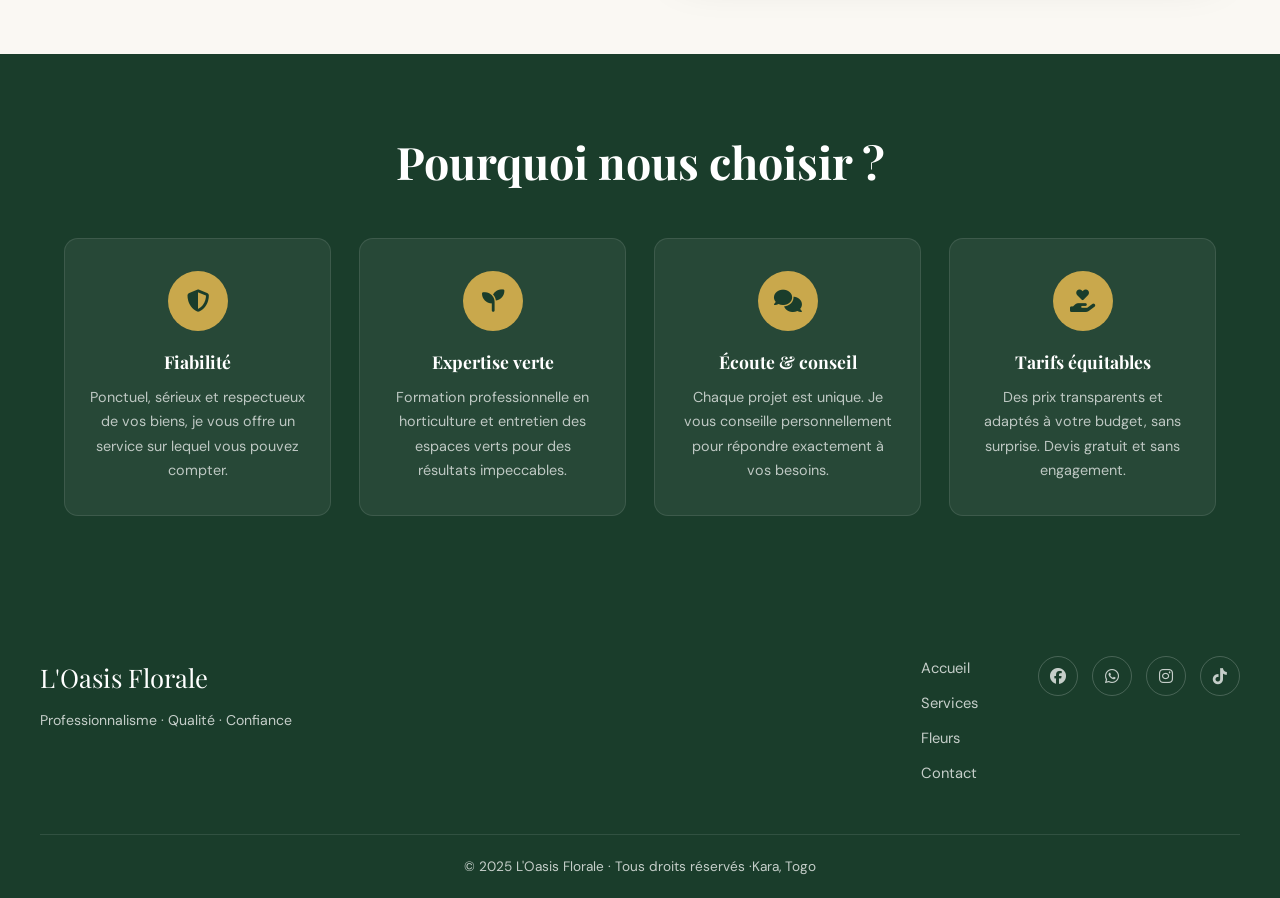
==== commit bdc52d6d: "edit taff" ====
--- a/index.html
+++ b/index.html
@@ -95,7 +95,7 @@
           <button class="btn-primary" onclick="showPage('contact')">Demander un devis gratuit</button>
         </div>
         <div class="intro-image">
-          <img src="./assets/imagedufleuriste.jpeg" alt="Jardinier professionnel" loading="lazy"/>
+          <img src="./assets/ventre gros.jpeg" alt="Jardinier professionnel" loading="lazy"/>
           <div class="intro-image-badge"><i class="fa fa-leaf"></i> Éco-responsable</div>
         </div>
       </div>
@@ -185,7 +185,7 @@
 
         <div class="service-card">
           <div class="service-img">
-            <img src="https://images.unsplash.com/photo-1466692476868-aef1dfb1e735?w=600&q=80" alt="Taille haies" loading="lazy"/>
+            <img src="./assets/taille de haie.jpeg" alt="Taille haies" loading="lazy"/>
           </div>
           <div class="service-body">
             <div class="service-icon"><i class="fa fa-leaf"></i></div>
@@ -217,7 +217,7 @@
 
         <div class="service-card">
           <div class="service-img">
-            <img src="./assets/netoyage_lieu.jpeg" alt="Nettoyage" loading="lazy"/>
+            <img src="./assets/gros ventre 2.jpeg" alt="Nettoyage" loading="lazy"/>
           </div>
           <div class="service-body">
             <div class="service-icon"><i class="fa fa-broom"></i></div>
@@ -423,7 +423,7 @@
   ============================================================ -->
   <section id="contact" class="page">
 
-    <div class="page-hero" style="background-image:url('https://images.unsplash.com/photo-1596496181848-3091d4878b24?w=1600&q=80')">
+    <div class="page-hero" style="background-image:url('')">
       <div class="page-hero-overlay"></div>
       <div class="page-hero-content">
         <h1>Nous <em>Contacter</em></h1>
@@ -456,7 +456,7 @@
             </div>
             <div class="form-group">
               <label for="phone">Téléphone</label>
-              <input type="tel" id="phone" name="phone" placeholder="+228 70 48 19 18"/>
+              <input type="tel" id="phone" name="phone" placeholder="+228 90 00 00 00"/>
             </div>
             <div class="form-group">
               <label for="service">Service souhaité</label>
@@ -496,7 +496,7 @@
             <div class="info-icon"><i class="fa fa-map-marker-alt"></i></div>
             <div>
               <h4>Adresse</h4>
-              <p>Lomé, Togo<br/>Interventions dans tout le Grand Lomé</p>
+              <p>Kara,Togo<br/>Interventions dans tout Kara</p>
             </div>
           </div>
 
@@ -504,7 +504,7 @@
             <div class="info-icon"><i class="fa fa-phone"></i></div>
             <div>
               <h4>Téléphone</h4>
-              <a href="tel:+22890000000">+228 90 00 00 00</a>
+              <a href="tel:+22870481918">+228 70 48 19 18</a>
             </div>
           </div>
 
@@ -554,7 +554,7 @@
       <div class="footer-links">
         <a href="#accueil"  onclick="showPage('accueil')">Accueil</a>
         <a href="#services" onclick="showPage('services')">Services</a>
-        <a href="#fleurs"   onclick="showPage('fleurs')">Fleurs</a>
+        <a href="./nos-fleurs.html">Fleurs</a>
         <a href="#contact"  onclick="showPage('contact')">Contact</a>
       </div>
       <div class="footer-social">
@@ -565,7 +565,7 @@
       </div>
     </div>
     <div class="footer-bottom">
-      <p>© 2025 L'Oasis Florale · Tous droits réservés · Lomé, Togo</p>
+      <p>© 2025 L'Oasis Florale · Tous droits réservés ·Kara, Togo</p>
     </div>
   </footer>
 
--- a/style.css
+++ b/style.css
@@ -1032,6 +1032,20 @@
 
   .hamburger { display: flex; }
 
+  /* Tighten nav spacing and pin hamburger so it doesn't get pushed off-screen */
+  .nav-inner { padding: 0 12px; }
+  .nav-logo img { height: 44px; }
+  .hamburger {
+    position: absolute;
+    right: 12px;
+    top: 50%;
+    transform: translateY(-50%);
+    z-index: 1600;
+  }
+
+  /* Make sure nav-links (when open) appear under the navbar without covering hamburger */
+  .nav-links.open { top: 72px; padding-top: 16px; }
+
   .intro-grid { grid-template-columns: 1fr; gap: 40px; }
   .intro-image { max-height: 320px; }
   .intro-image img { height: 320px; }
@@ -1056,3 +1070,50 @@
   .section-wrapper { padding: 56px 16px; }
   .intro-stats { flex-direction: column; gap: 16px; }
 }
+
+/* ── BACK TO TOP BUTTON ─────────────────────────────────── */
+.back-to-top {
+  position: fixed;
+  right: 20px;
+  bottom: 92px;
+  z-index: 1100;
+  width: 44px;
+  height: 44px;
+  border-radius: 50%;
+  background: var(--green-mid);
+  color: rgb(254, 254, 255);
+  display: flex;
+  align-items: center;
+  justify-content: center;
+  box-shadow: 0 8px 24px rgba(26,61,43,0.18);
+  border: none;
+  cursor: pointer;
+  opacity: 0;
+  transform: translateY(8px);
+  transition: opacity 0.25s ease, transform 0.25s ease;
+  pointer-events: none;
+}
+.back-to-top i { font-size: 1rem; }
+.back-to-top.show {
+  opacity: 1;
+  transform: translateY(0);
+  pointer-events: auto;
+}
+
+/* Ensure floating UI elements sit above mobile menu and stay reachable */
+.float-whatsapp, .back-to-top, .hamburger {
+  z-index: 1500;
+}
+
+/* Tighter right offsets on small screens to avoid being pushed off-screen */
+@media (max-width: 768px) {
+  .float-whatsapp { right: 16px; bottom: 18px; }
+  .back-to-top { right: 76px; bottom: 18px; }
+  .hamburger { position: relative; right: 0; }
+}
+
+@media (max-width: 480px) {
+  .float-whatsapp { right: 12px; bottom: 14px; width:52px; height:52px; }
+  .back-to-top { right: 72px; bottom: 14px; }
+}
+
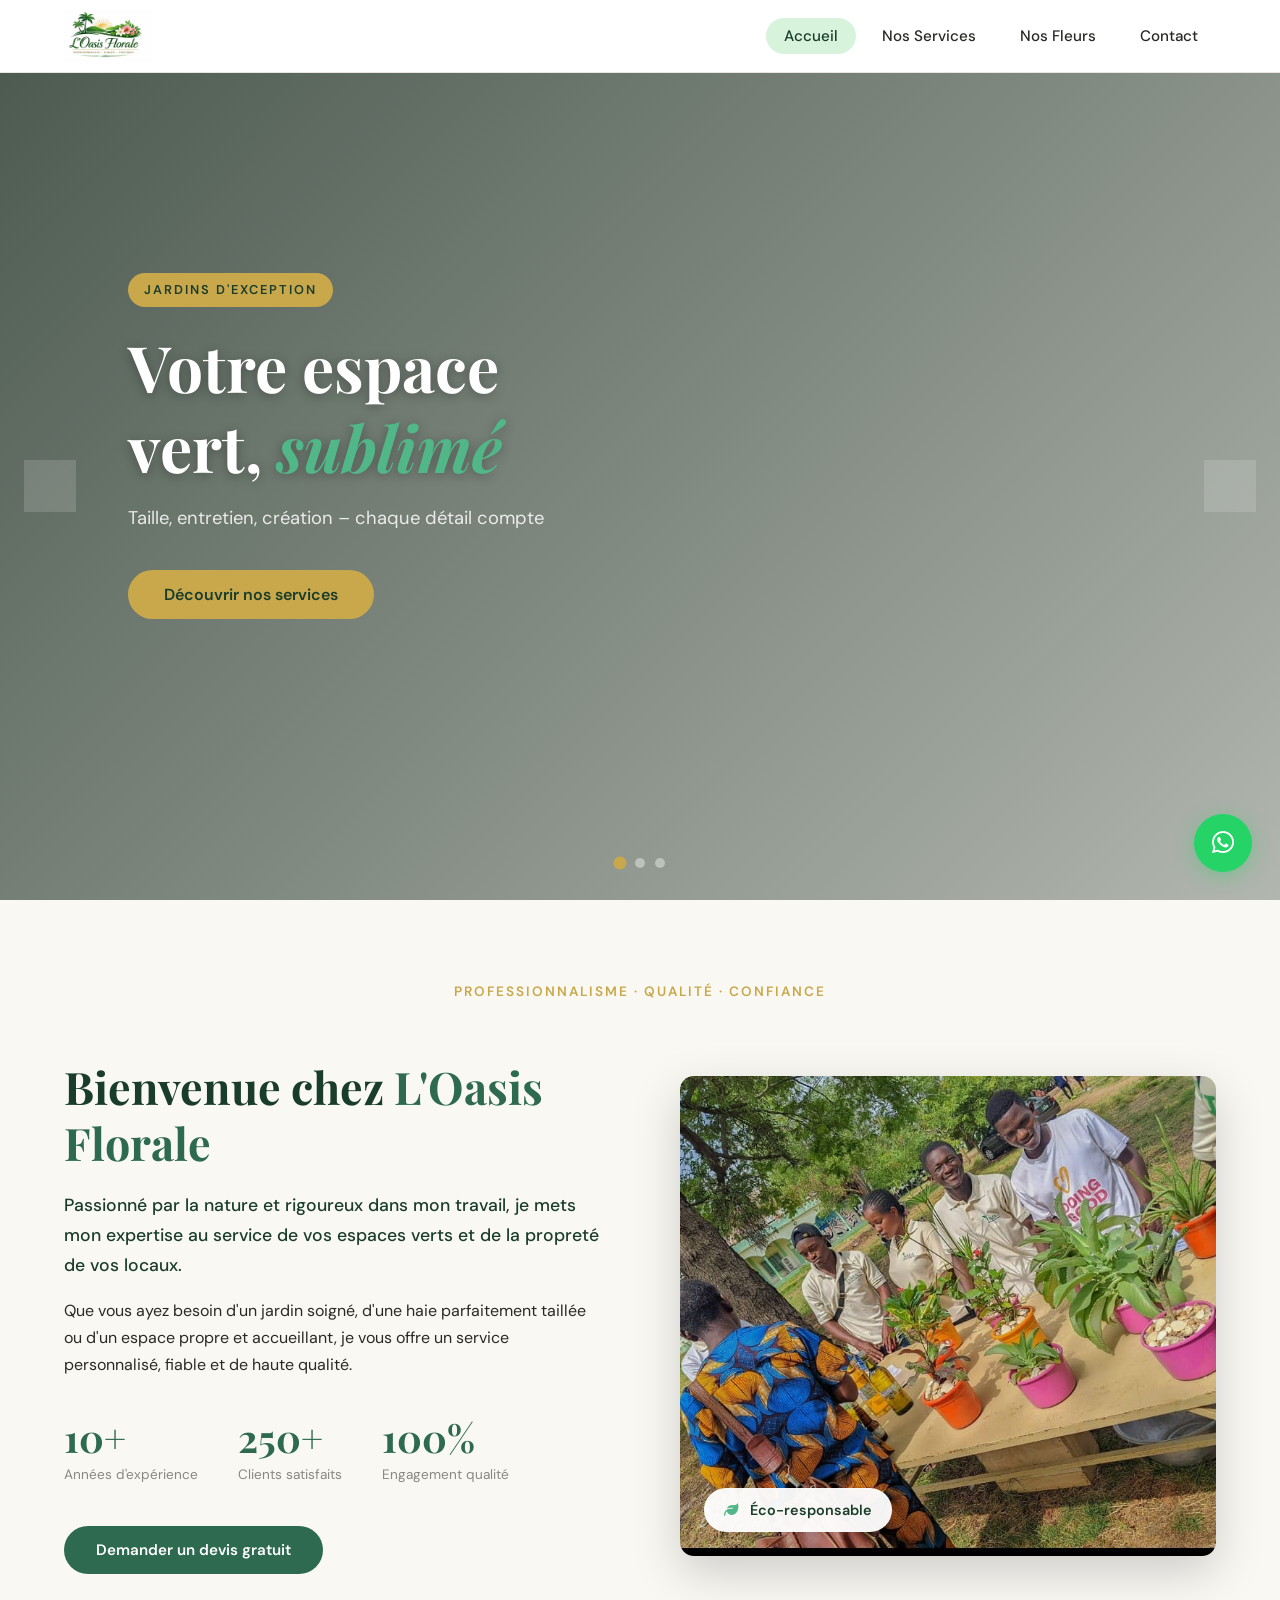
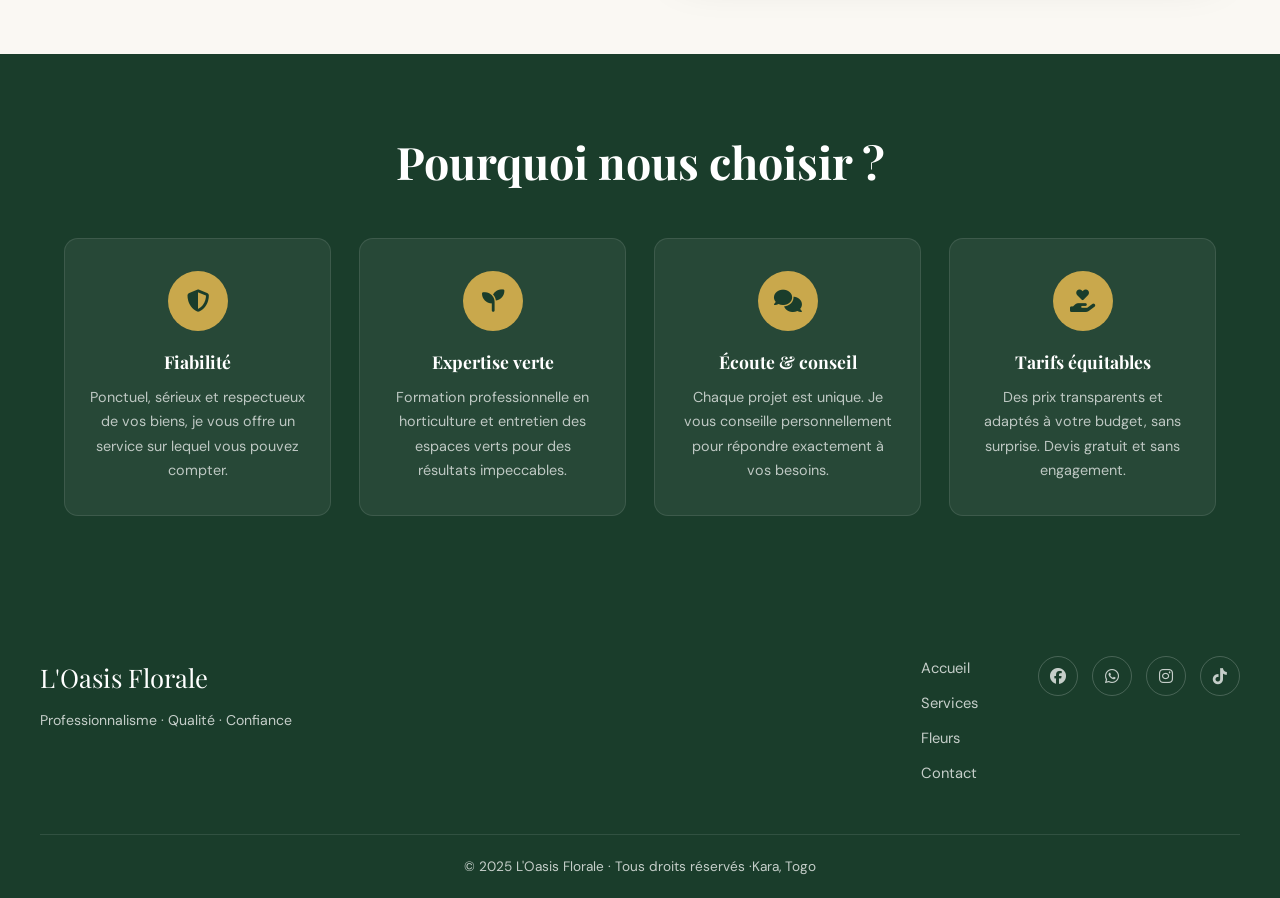
==== commit 587dde60: "edit taff" ====
--- a/index.html
+++ b/index.html
@@ -201,7 +201,7 @@
 
         <div class="service-card">
           <div class="service-img">
-            <img src="./assets/netoiyage_des_jardins.jpeg" alt="Espaces verts" loading="lazy"/>
+            <img src="./assets/entretien.jpeg" alt="Espaces verts" loading="lazy"/>
           </div>
           <div class="service-body">
             <div class="service-icon"><i class="fa fa-tree"></i></div>
@@ -245,185 +245,13 @@
     </div>
   </section>
 
-  <!-- ============================================================
-       PAGE : NOS FLEURS (Boutique vitrine)
-  ============================================================ -->
-  <section id="fleurs" class="page">
-
-    <div class="page-hero" style="background-image:url('https://images.unsplash.com/photo-1490750967868-88df5691cc9b?w=1600&q=80')">
-      <div class="page-hero-overlay"></div>
-      <div class="page-hero-content">
-        <h1>Nos <em>Fleurs & Plantes</em></h1>
-        <p>Boutique vitrine – Commandez via WhatsApp en un clic</p>
-      </div>
-    </div>
-
-    <div class="section-wrapper">
-      <p class="section-subtitle center">Découvrez notre sélection de plantes et fleurs soigneusement choisies. Cliquez sur "Commander" pour nous contacter directement sur WhatsApp.</p>
-
-      <!-- Filter tabs -->
-      <div class="filter-tabs">
-        <button class="filter-btn active" onclick="filterFleurs('all', this)">Toutes</button>
-        <button class="filter-btn" onclick="filterFleurs('succulente', this)">Succulentes</button>
-        <button class="filter-btn" onclick="filterFleurs('tropicale', this)">Tropicales</button>
-        <button class="filter-btn" onclick="filterFleurs('interieur', this)">Intérieur</button>
-        <button class="filter-btn" onclick="filterFleurs('rare', this)">Rares</button>
-      </div>
-
-      <!-- Flower cards -->
-      <div class="flowers-grid" id="fleursGrid">
-
-        <!-- 1 - Euphorbia trigona -->
-        <div class="flower-card" data-category="succulente">
-          <div class="flower-img">
-            <img src="assets/IMG_E4241.JPG" alt="Euphorbia Trigona" loading="lazy"
-                 onerror="this.src='https://images.unsplash.com/photo-1491438590914-bc09fcaaf77a?w=400&q=80'"/>
-            <span class="flower-badge">Succulent</span>
-          </div>
-          <div class="flower-body">
-            <h3 class="flower-name">Euphorbia Trigona</h3>
-            <p class="flower-desc">Appelée « Cactus africain », cette plante robuste et graphique supporte la sécheresse. Idéale en intérieur lumineux ou en terrasse.</p>
-            <div class="flower-footer">
-              <a class="btn-whatsapp" href="https://wa.me/22870481918?text=Bonjour%2C%20je%20souhaite%20commander%20la%20plante%20%3A%20Euphorbia%20Trigona" target="_blank">
-                <i class="fab fa-whatsapp"></i> Commander
-              </a>
-            </div>
-          </div>
-        </div>
-
-        <!-- 2 - Sansevieria cylindrica -->
-        <div class="flower-card" data-category="interieur">
-          <div class="flower-img">
-            <img src="assets/IMG_E4242.JPG" alt="Sansevieria Cylindrica" loading="lazy"
-                 onerror="this.src='https://images.unsplash.com/photo-1614594975525-e45190c55d0b?w=400&q=80'"/>
-            <span class="flower-badge">Intérieur</span>
-          </div>
-          <div class="flower-body">
-            <h3 class="flower-name">Sansevieria Cylindrica</h3>
-            <p class="flower-desc">Tiges cylindriques élégantes au motif zébré. Purificatrice d'air, très résistante, parfaite pour les espaces modernes.</p>
-            <div class="flower-footer">
-              <a class="btn-whatsapp" href="https://wa.me/22870481918?text=Bonjour%2C%20je%20souhaite%20commander%20la%20plante%20%3A%20Sansevieria%20Cylindrica" target="_blank">
-                <i class="fab fa-whatsapp"></i> Commander
-              </a>
-            </div>
-          </div>
-        </div>
-
-        <!-- 3 - Sansevieria trifasciata -->
-        <div class="flower-card" data-category="interieur">
-          <div class="flower-img">
-            <img src="assets/IMG_E4243.JPG" alt="Sansevieria Trifasciata" loading="lazy"
-                 onerror="this.src='https://images.unsplash.com/photo-1512428813834-c702c7702b78?w=400&q=80'"/>
-            <span class="flower-badge">Intérieur</span>
-          </div>
-          <div class="flower-body">
-            <h3 class="flower-name">Sansevieria Trifasciata</h3>
-            <p class="flower-desc">La célèbre « Langue de belle-mère ». Indestructible, elle purifie l'air et s'adapte à toutes les luminosités. Un incontournable.</p>
-            <div class="flower-footer">
-              <a class="btn-whatsapp" href="https://wa.me/22870481918?text=Bonjour%2C%20je%20souhaite%20commander%20la%20plante%20%3A%20Sansevieria%20Trifasciata" target="_blank">
-                <i class="fab fa-whatsapp"></i> Commander
-              </a>
-            </div>
-          </div>
-        </div>
-
-        <!-- 4 - Cyperus alternifolius -->
-        <div class="flower-card" data-category="tropicale">
-          <div class="flower-img">
-            <img src="assets/IMG_E4244.JPG" alt="Cyperus Alternifolius" loading="lazy"
-                 onerror="this.src='https://images.unsplash.com/photo-1567748157439-651aca2ff064?w=400&q=80'"/>
-            <span class="flower-badge">Tropicale</span>
-          </div>
-          <div class="flower-body">
-            <h3 class="flower-name">Cyperus Alternifolius</h3>
-            <p class="flower-desc">Le papyrus nain apporte une touche exotique et légère. Aime l'humidité. Parfait en bordure de bassin ou comme plante d'intérieur lumineuse.</p>
-            <div class="flower-footer">
-              <a class="btn-whatsapp" href="https://wa.me/22870481918?text=Bonjour%2C%20je%20souhaite%20commander%20la%20plante%20%3A%20Cyperus%20Alternifolius" target="_blank">
-                <i class="fab fa-whatsapp"></i> Commander
-              </a>
-            </div>
-          </div>
-        </div>
-
-        <!-- 5 - Huernia zebrina -->
-        <div class="flower-card" data-category="rare">
-          <div class="flower-img">
-            <img src="assets/IMG_E4245.JPG" alt="Huernia Zebrina" loading="lazy"
-                 onerror="this.src='https://images.unsplash.com/photo-1644982647869-4c0f4f9e5c0f?w=400&q=80'"/>
-            <span class="flower-badge badge-rare">Rare</span>
-          </div>
-          <div class="flower-body">
-            <h3 class="flower-name">Huernia Zebrina</h3>
-            <p class="flower-desc">Plante succulente rare aux fleurs étoilées vert vif et bordées de cils délicats. Une curiosité botanique fascinante pour collectionneurs.</p>
-            <div class="flower-footer">
-              <a class="btn-whatsapp" href="https://wa.me/22870481918?text=Bonjour%2C%20je%20souhaite%20commander%20la%20plante%20%3A%20Huernia%20Zebrina" target="_blank">
-                <i class="fab fa-whatsapp"></i> Commander
-              </a>
-            </div>
-          </div>
-        </div>
-
-        <!-- 6 - Aloe vera -->
-        <div class="flower-card" data-category="succulente">
-          <div class="flower-img">
-            <img src="https://images.unsplash.com/photo-1509423350716-97f9360b4e09?w=600&q=80" alt="Aloe Vera" loading="lazy"/>
-            <span class="flower-badge">Succulente</span>
-          </div>
-          <div class="flower-body">
-            <h3 class="flower-name">Aloe Vera</h3>
-            <p class="flower-desc">Plante médicinale aux multiples vertus : cicatrisante, apaisante, hydratante. Facile à entretenir et très esthétique.</p>
-            <div class="flower-footer">
-              <a class="btn-whatsapp" href="https://wa.me/22870481918?text=Bonjour%2C%20je%20souhaite%20commander%20la%20plante%20%3A%20Aloe%20Vera" target="_blank">
-                <i class="fab fa-whatsapp"></i> Commander
-              </a>
-            </div>
-          </div>
-        </div>
-
-        <!-- 7 - Monstera deliciosa -->
-        <div class="flower-card" data-category="tropicale">
-          <div class="flower-img">
-            <img src="https://images.unsplash.com/photo-1614594975525-e45190c55d0b?w=600&q=80" alt="Monstera Deliciosa" loading="lazy"/>
-            <span class="flower-badge">Tropicale</span>
-          </div>
-          <div class="flower-body">
-            <h3 class="flower-name">Monstera Deliciosa</h3>
-            <p class="flower-desc">La plante tendance par excellence ! Ses grandes feuilles découpées apportent une touche tropicale et luxuriante à tout intérieur.</p>
-            <div class="flower-footer">
-              <a class="btn-whatsapp" href="https://wa.me/22870481918?text=Bonjour%2C%20je%20souhaite%20commander%20la%20plante%20%3A%20Monstera%20Deliciosa" target="_blank">
-                <i class="fab fa-whatsapp"></i> Commander
-              </a>
-            </div>
-          </div>
-        </div>
-
-        <!-- 8 - Ficus lyrata -->
-        <div class="flower-card" data-category="interieur">
-          <div class="flower-img">
-            <img src="https://images.unsplash.com/photo-1598880940371-c756e015faf6?w=600&q=80" alt="Ficus Lyrata" loading="lazy"/>
-            <span class="flower-badge">Intérieur</span>
-          </div>
-          <div class="flower-body">
-            <h3 class="flower-name">Ficus Lyrata</h3>
-            <p class="flower-desc">Le « Figuier violon » est un arbre d'intérieur à grandes feuilles brillantes. Emblème du design d'intérieur moderne et épuré.</p>
-            <div class="flower-footer">
-              <a class="btn-whatsapp" href="https://wa.me/22870481918?text=Bonjour%2C%20je%20souhaite%20commander%20la%20plante%20%3A%20Ficus%20Lyrata" target="_blank">
-                <i class="fab fa-whatsapp"></i> Commander
-              </a>
-            </div>
-          </div>
-        </div>
-
-      </div><!-- end flowers-grid -->
-    </div>
-  </section>
 
   <!-- ============================================================
        PAGE : CONTACT
   ============================================================ -->
   <section id="contact" class="page">
 
-    <div class="page-hero" style="background-image:url('')">
+    <div class="page-hero" style="background-image:url('./assets/contactt.webp')">
       <div class="page-hero-overlay"></div>
       <div class="page-hero-content">
         <h1>Nous <em>Contacter</em></h1>
--- a/style.css
+++ b/style.css
@@ -71,6 +71,7 @@
   display: flex;
   align-items: center;
   justify-content: space-between;
+  flex-wrap: nowrap;
 }
 
 .nav-logo img {
@@ -109,11 +110,19 @@
 .hamburger {
   display: none;
   flex-direction: column;
+  justify-content: center;
+  align-items: center;
   gap: 5px;
   background: none;
   border: none;
   cursor: pointer;
-  padding: 4px;
+  padding: 8px;
+  border-radius: 8px;
+  flex-shrink: 0;
+  align-self: center;
+  margin-top: 0 !important;
+  position: relative;
+  top: 0;
 }
 
 .hamburger span {
@@ -689,7 +698,7 @@
 
 .flower-img {
   position: relative;
-  height: 200px;
+  height: 280px;
   overflow: hidden;
 }
 
@@ -1109,11 +1118,16 @@
 @media (max-width: 768px) {
   .float-whatsapp { right: 16px; bottom: 18px; }
   .back-to-top { right: 76px; bottom: 18px; }
-  .hamburger { position: relative; right: 0; }
+  .hamburger { display: flex !important; align-self: center; top: 0; position: relative; }
+  .flowers-grid { grid-template-columns: repeat(2, 1fr) !important; }
+  .flower-img { height: 240px !important; }
 }
 
 @media (max-width: 480px) {
   .float-whatsapp { right: 12px; bottom: 14px; width:52px; height:52px; }
   .back-to-top { right: 72px; bottom: 14px; }
-}
-
+  .flowers-grid { grid-template-columns: 1fr !important; }
+  .flower-img { height: 260px !important; }
+  .flower-card { border-radius: 12px; }
+}
+
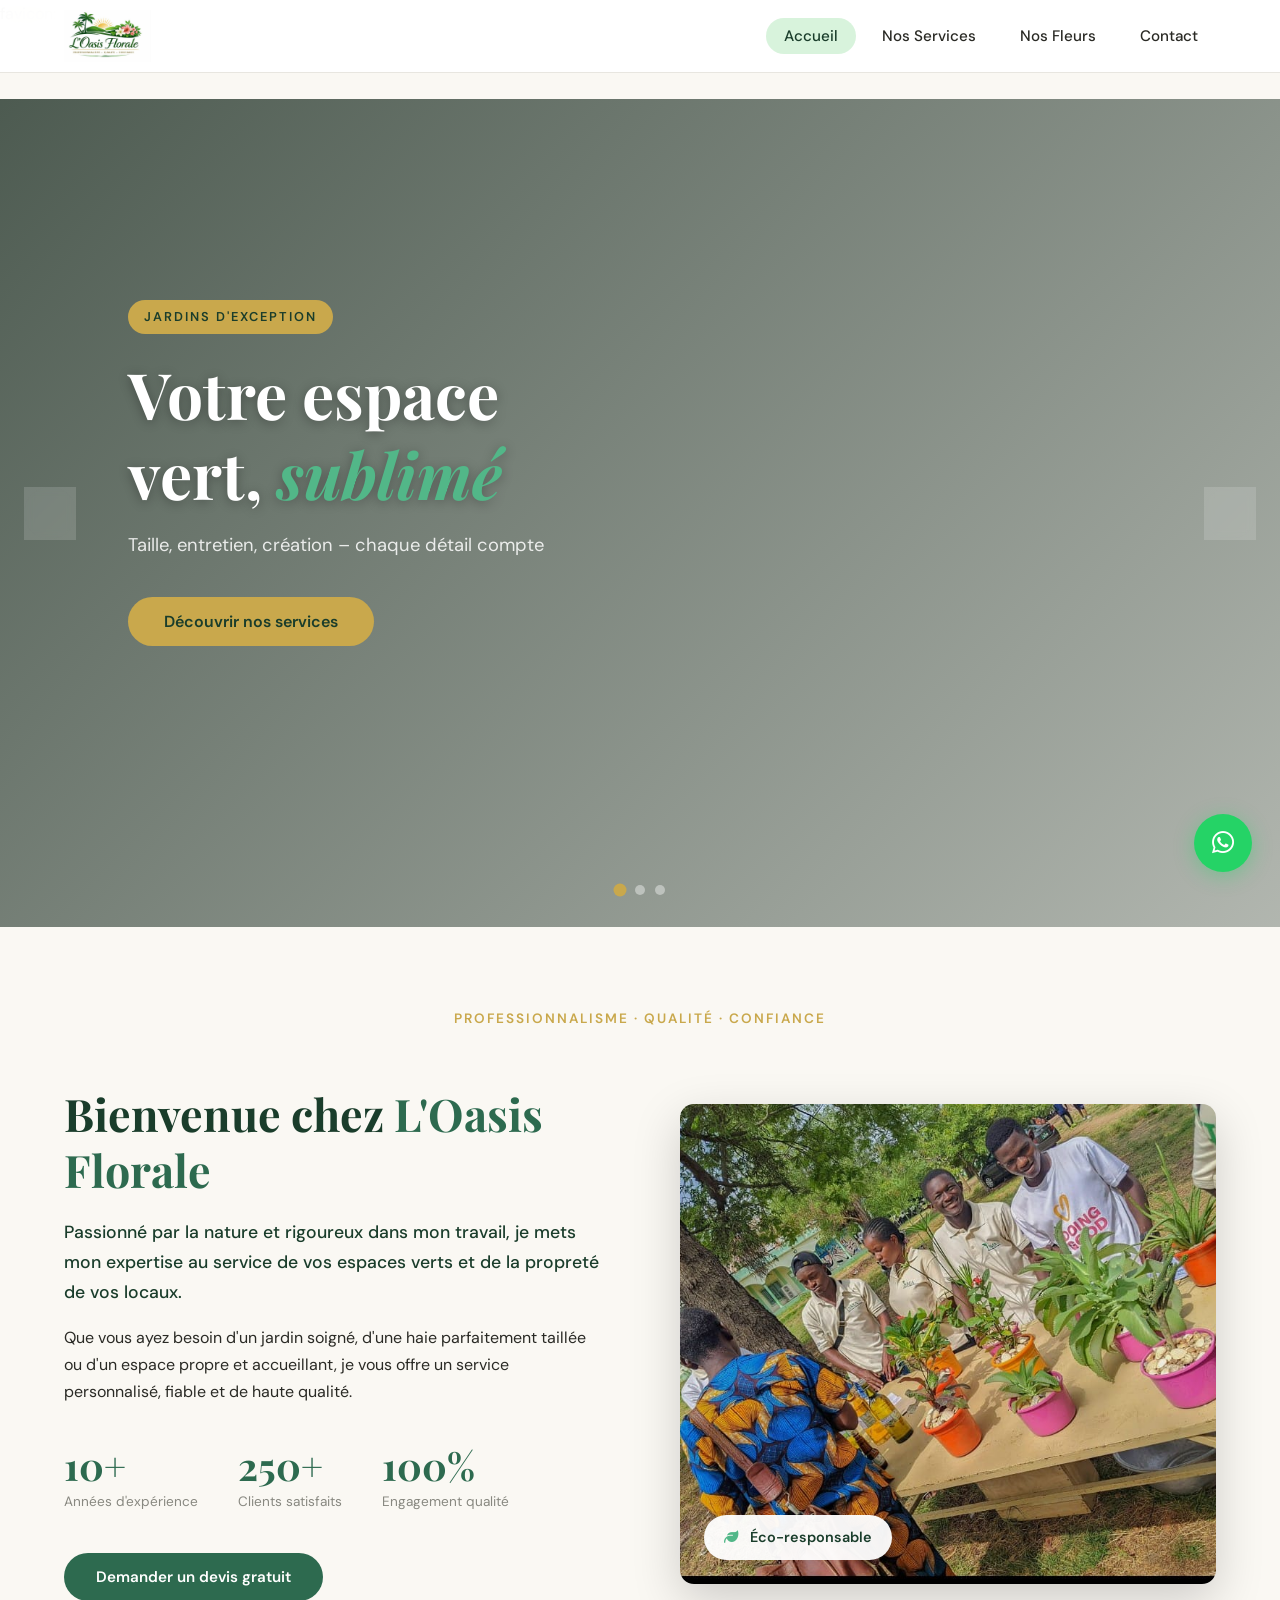
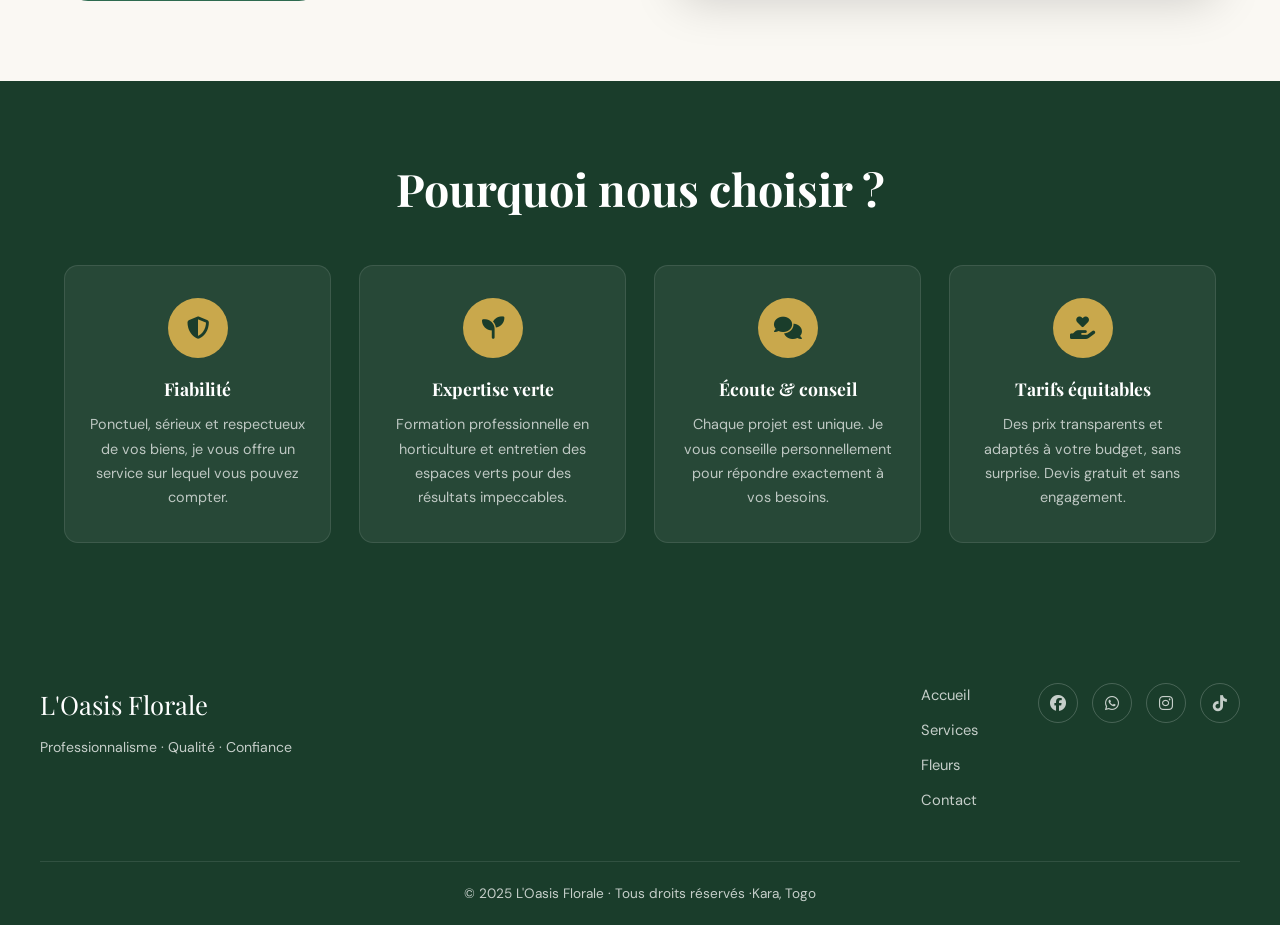
==== commit 42b847bd: "edit taff" ====
--- a/index.html
+++ b/index.html
@@ -9,6 +9,7 @@
   <link href="https://fonts.googleapis.com/css2?family=Playfair+Display:ital,wght@0,400;0,700;1,400&family=DM+Sans:wght@300;400;500;600&display=swap" rel="stylesheet"/>
   <!-- Font Awesome for icons -->
   <link rel="stylesheet" href="https://cdnjs.cloudflare.com/ajax/libs/font-awesome/6.5.0/css/all.min.css"/>
+  favicon: <link rel="icon" href="assets/favicon.ico" type="image/x-icon"/>
 </head>
 <body>
 
@@ -153,7 +154,7 @@
 
         <div class="service-card">
           <div class="service-img">
-            <img src="https://images.unsplash.com/photo-1558904541-efa843a96f01?w=600&q=80" alt="Tonte pelouse" loading="lazy"/>
+            <img src="./assets/Tonte de pelouse.jpg" alt="Tonte pelouse" loading="lazy"/>
           </div>
           <div class="service-body">
             <div class="service-icon"><i class="fa fa-scissors"></i></div>
@@ -169,7 +170,7 @@
 
         <div class="service-card">
           <div class="service-img">
-            <img src="https://images.unsplash.com/photo-1585320806297-9794b3e4eeae?w=600&q=80" alt="Scarification" loading="lazy"/>
+            <img src="./assets/Scarification & aération.jpg" alt="Scarification" loading="lazy"/>
           </div>
           <div class="service-body">
             <div class="service-icon"><i class="fa fa-trowel"></i></div>
@@ -201,7 +202,7 @@
 
         <div class="service-card">
           <div class="service-img">
-            <img src="./assets/entretien.jpeg" alt="Espaces verts" loading="lazy"/>
+            <img src="./assets/entrtien2.jpeg" alt="Espaces verts" loading="lazy"/>
           </div>
           <div class="service-body">
             <div class="service-icon"><i class="fa fa-tree"></i></div>
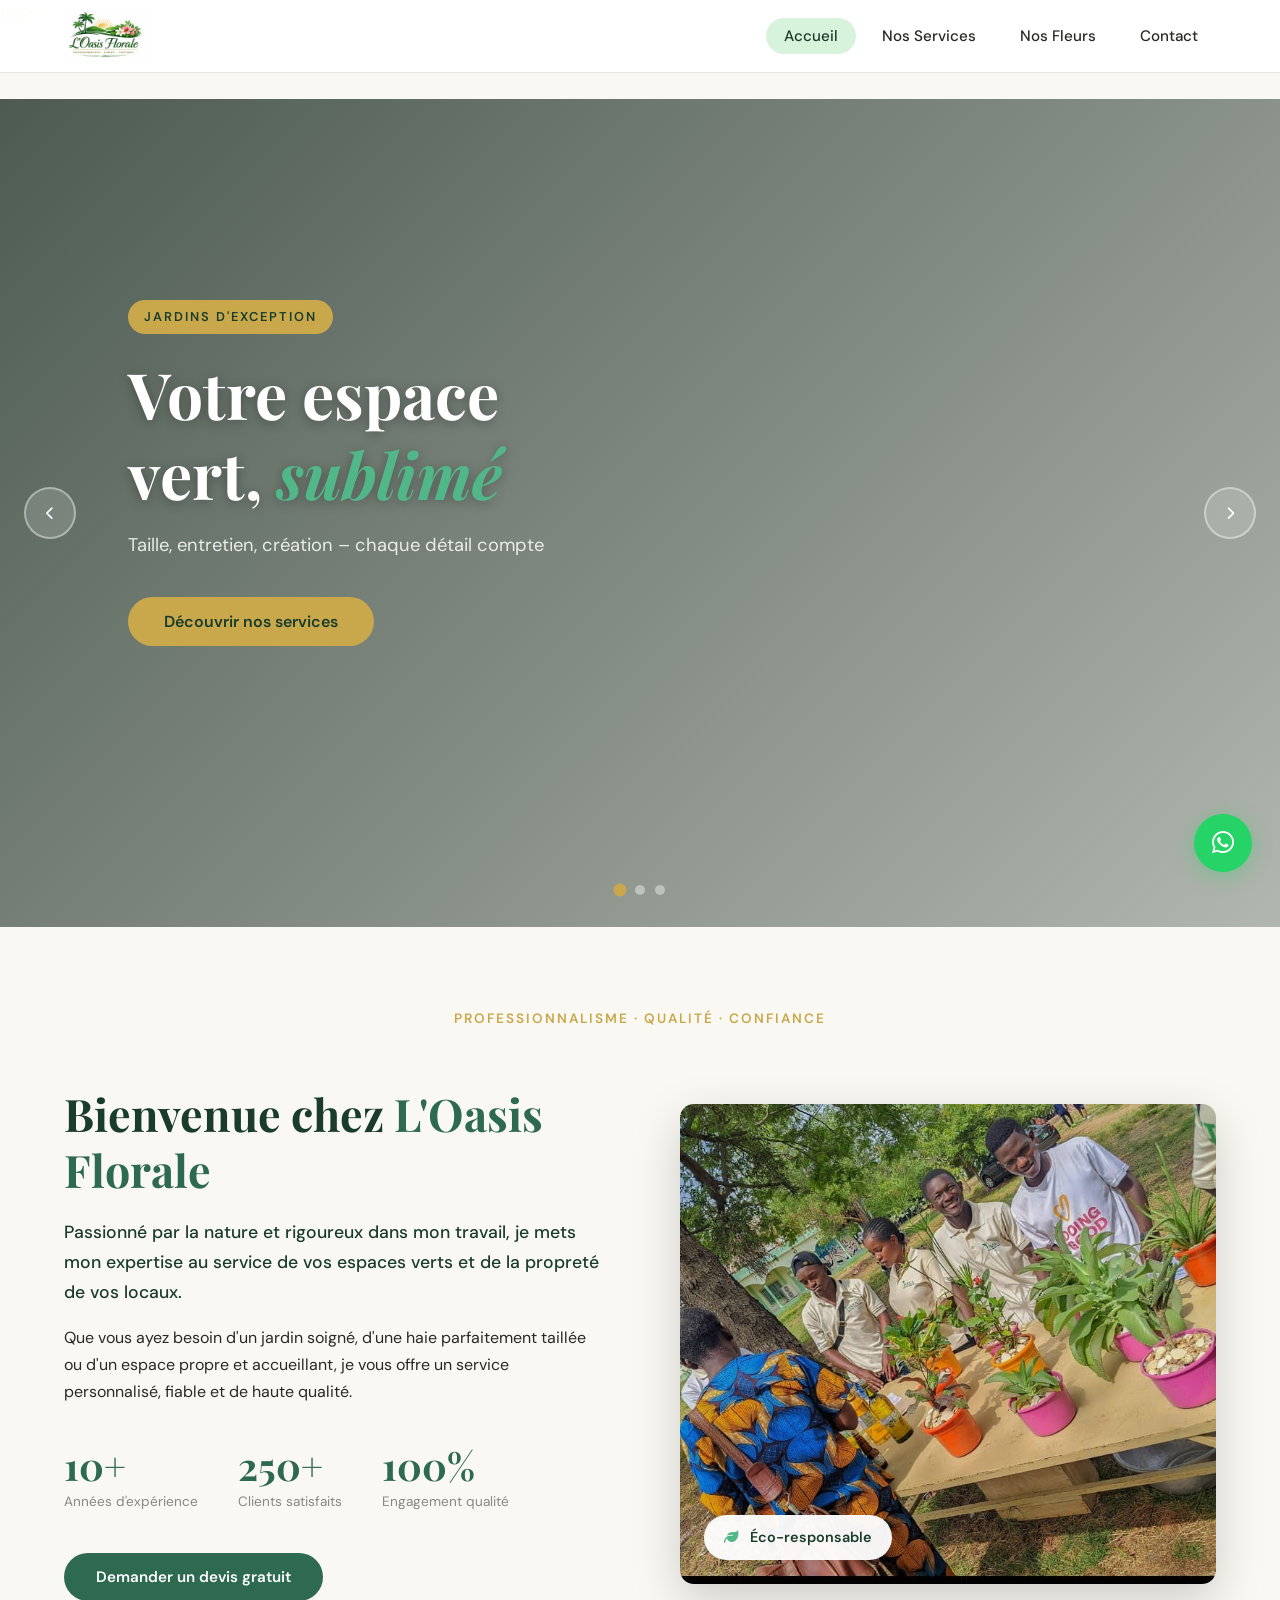
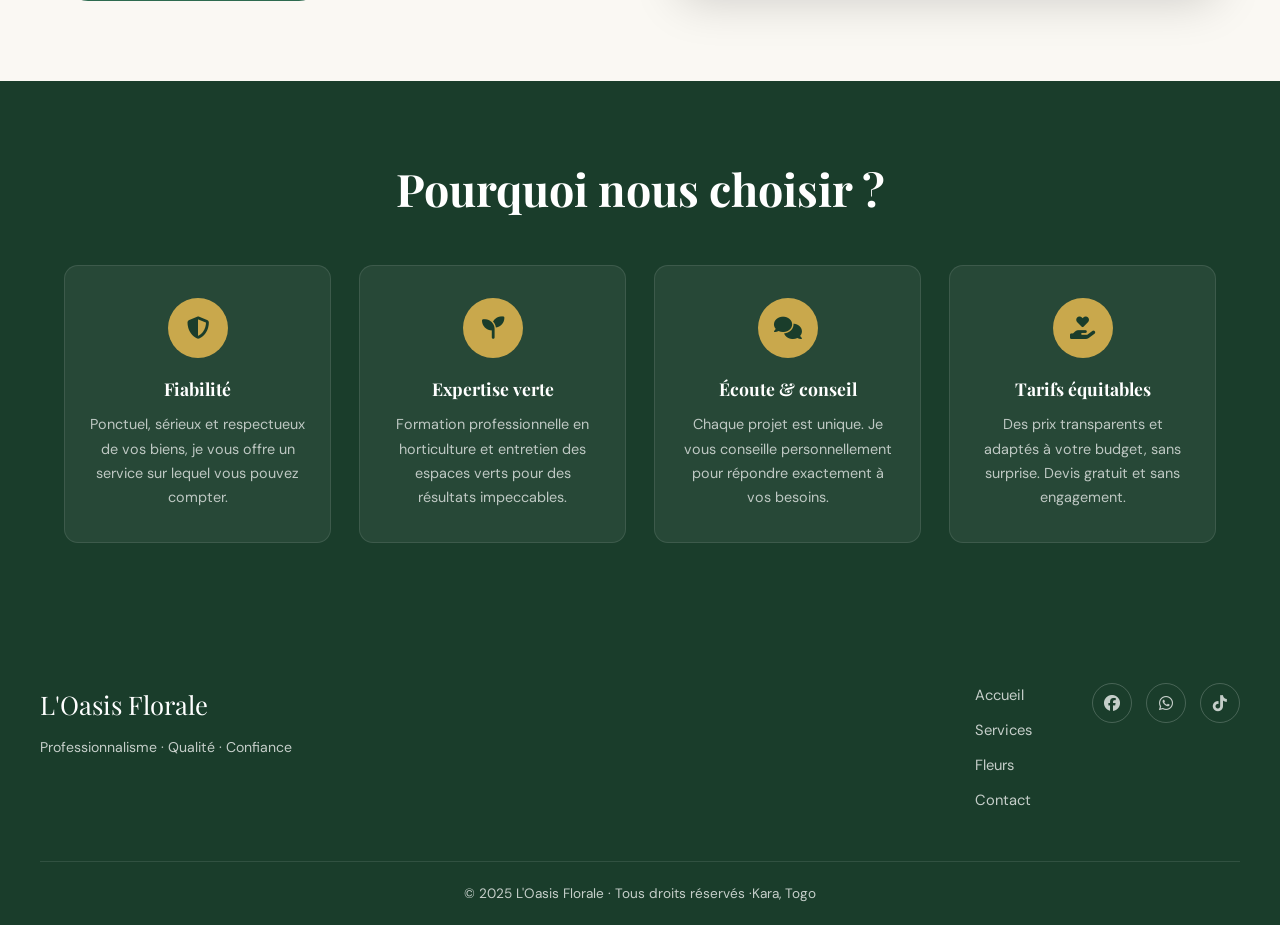
==== commit 629737ff: "revisions" ====
--- a/index.html
+++ b/index.html
@@ -55,7 +55,7 @@
           <button class="btn-hero" onclick="showPage('services')">Découvrir nos services</button>
         </div>
       </div>
-      <div class="slide" style="background-image:url('https://images.unsplash.com/photo-1416879595882-3373a0480b5b?w=1600&q=80')">
+      <div class="slide" style="background-image:url('./assets/hero_num2.jpg')">
         <div class="slide-overlay"></div>
         <div class="slide-content">
           <span class="slide-tag">Fleurs & plantes</span>
@@ -138,7 +138,7 @@
   ============================================================ -->
   <section id="services" class="page">
 
-    <div class="page-hero" style="background-image:url('./assets/accnoservises.jpeg')">
+    <div class="page-hero" style="background-image:url('./assets/Nos-service.jpg')">
       <div class="page-hero-overlay"></div>
       <div class="page-hero-content">
         <h1>Nos <em>Services</em></h1>
@@ -202,7 +202,7 @@
 
         <div class="service-card">
           <div class="service-img">
-            <img src="./assets/entrtien2.jpeg" alt="Espaces verts" loading="lazy"/>
+            <img src="./assets/nos_fleurs.jpg" alt="Espaces verts" loading="lazy"/>
           </div>
           <div class="service-body">
             <div class="service-icon"><i class="fa fa-tree"></i></div>
@@ -261,61 +261,20 @@
     </div>
 
     <div class="section-wrapper">
+      <h2 class="section-title center">Notre Localisation</h2>
+      <div style="text-align: center; margin-bottom: 36px; color: var(--gray-500);">
+        <p>Retrouvez-nous à Kara — Interventions dans tout le Grand Kara et ses environs</p>
+      </div>
+    </div>
+
+    <iframe class="local-serg" src="https://www.google.com/maps/embed?pb=!1m18!1m12!1m3!1d3299.122857616072!2d1.1732002741387357!3d9
+    .56440199051984!2m3!1f0!2f0!3f0!3m2!1i1024!2i768!4f13.1!3m3!1m2!1s0x102b8b00256e84d5%3A0x3d0249fa5b3299be!2sL%E2
+    %80%99oasis%20Florale!5e1!3m2!1sfr!2stg!4v1777378120740!5m2!1sfr!2stg" width="600" height="450" style="border:0;"
+     allowfullscreen="" loading="lazy" referrerpolicy="no-referrer-when-downgrade"></iframe>
+
+    <div class="section-wrapper">
       <div class="contact-grid">
 
-        <!-- Form -->
-        <div class="contact-form-wrapper">
-          <h2>Envoyez-nous un message</h2>
-          <p>Remplissez ce formulaire et nous vous répondrons dans les plus brefs délais.</p>
-
-          <form id="contactForm" onsubmit="submitForm(event)">
-            <div class="form-row">
-              <div class="form-group">
-                <label for="fname">Prénom *</label>
-                <input type="text" id="fname" name="fname" placeholder="Jean" required/>
-              </div>
-              <div class="form-group">
-                <label for="lname">Nom *</label>
-                <input type="text" id="lname" name="lname" placeholder="Dupont" required/>
-              </div>
-            </div>
-            <div class="form-group">
-              <label for="email">Email *</label>
-              <input type="email" id="email" name="email" placeholder="jean@example.com" required/>
-            </div>
-            <div class="form-group">
-              <label for="phone">Téléphone</label>
-              <input type="tel" id="phone" name="phone" placeholder="+228 90 00 00 00"/>
-            </div>
-            <div class="form-group">
-              <label for="service">Service souhaité</label>
-              <select id="service" name="service">
-                <option value="">-- Choisir un service --</option>
-                <option>Tonte de pelouse</option>
-                <option>Scarification</option>
-                <option>Taille de haies</option>
-                <option>Entretien espaces verts</option>
-                <option>Nettoyage / Technicien de surface</option>
-                <option>Commande de plantes</option>
-                <option>Autre</option>
-              </select>
-            </div>
-            <div class="form-group">
-              <label for="message">Message *</label>
-              <textarea id="message" name="message" rows="5" placeholder="Décrivez votre besoin..." required></textarea>
-            </div>
-            <button type="submit" class="btn-primary full-width">
-              <i class="fa fa-paper-plane"></i> Envoyer le message
-            </button>
-          </form>
-
-          <!-- Success message (hidden by default) -->
-          <div id="formSuccess" class="form-success" style="display:none;">
-            <i class="fa fa-circle-check"></i>
-            <h3>Message envoyé !</h3>
-            <p>Merci pour votre message. Nous vous recontacterons très prochainement.</p>
-          </div>
-        </div>
 
         <!-- Contact info -->
         <div class="contact-info">
@@ -387,10 +346,9 @@
         <a href="#contact"  onclick="showPage('contact')">Contact</a>
       </div>
       <div class="footer-social">
-        <a href="#" aria-label="Facebook"><i class="fab fa-facebook"></i></a>
+        <a href="https://www.facebook.com/share/17WE6q4hWK/" aria-label="Facebook"><i class="fab fa-facebook"></i></a>
         <a href="https://wa.me/22870481918" aria-label="WhatsApp" target="_blank"><i class="fab fa-whatsapp"></i></a>
-        <a href="#" aria-label="Instagram"><i class="fab fa-instagram"></i></a>
-        <a href="#" aria-label="TikTok"><i class="fab fa-tiktok"></i></a>
+        <a href="https://vm.tiktok.com/ZS9N51fNjWPJt-PiAbH/" aria-label="TikTok"><i class="fab fa-tiktok"></i></a>
       </div>
     </div>
     <div class="footer-bottom">
--- a/style.css
+++ b/style.css
@@ -119,10 +119,7 @@
   padding: 8px;
   border-radius: 8px;
   flex-shrink: 0;
-  align-self: center;
-  margin-top: 0 !important;
-  position: relative;
-  top: 0;
+  margin: 0;
 }
 
 .hamburger span {
@@ -166,7 +163,7 @@
 
 .section-subtitle {
   font-size: 1.05rem;
-  color: var(--gray-500);
+  color: black;
   max-width: 640px;
   margin: 0 auto 56px;
   line-height: 1.8;
@@ -885,6 +882,49 @@
   color: var(--gray-800);
 }
 
+.local-serg {
+  width: 70%;
+  min-height: 400px;
+  margin-left: 200px;
+  border-radius: var(--radius);
+  border: 2px solid var(--green-pale);
+  box-shadow: var(--shadow-lg);
+  margin-bottom: 10px;
+  transition: all var(--transition);
+  animation: mapLoad 0.8s ease-out;
+}
+
+.local-serg:hover {
+  box-shadow: 0 20px 60px rgba(26,61,43,0.25);
+  border-color: var(--green-mid);
+}
+
+@keyframes mapLoad {
+  from {
+    opacity: 0;
+    transform: translateY(20px);
+  }
+  to {
+    opacity: 1;
+    transform: translateY(0);
+  }
+}
+
+@media (max-width: 768px) {
+  .local-serg {
+    min-height: 380px;
+    margin-bottom: 40px;
+  }
+}
+
+@media (max-width: 480px) {
+  .local-serg {
+    min-height: 300px;
+    margin-bottom: 32px;
+    border-radius: 12px;
+  }
+}
+
 .info-card a:hover { color: var(--green-mid); }
 
 .btn-whatsapp-big {
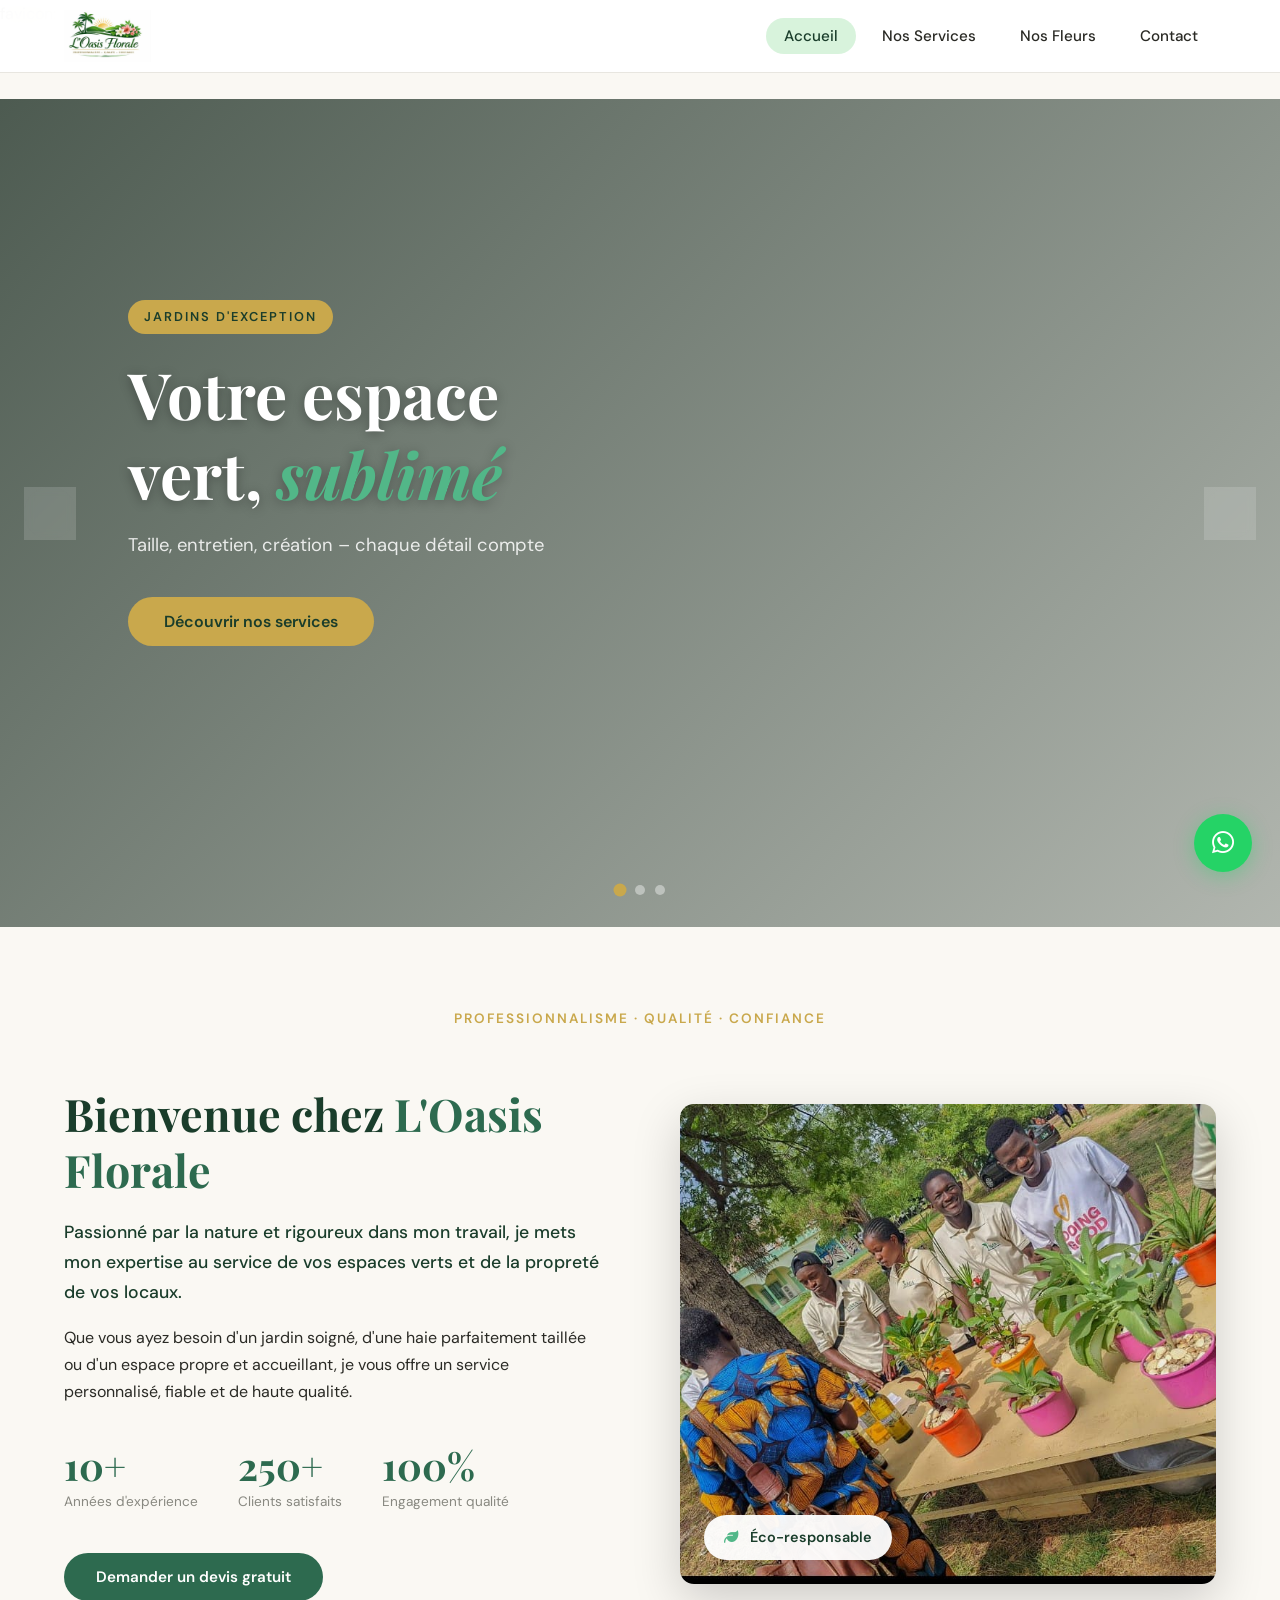
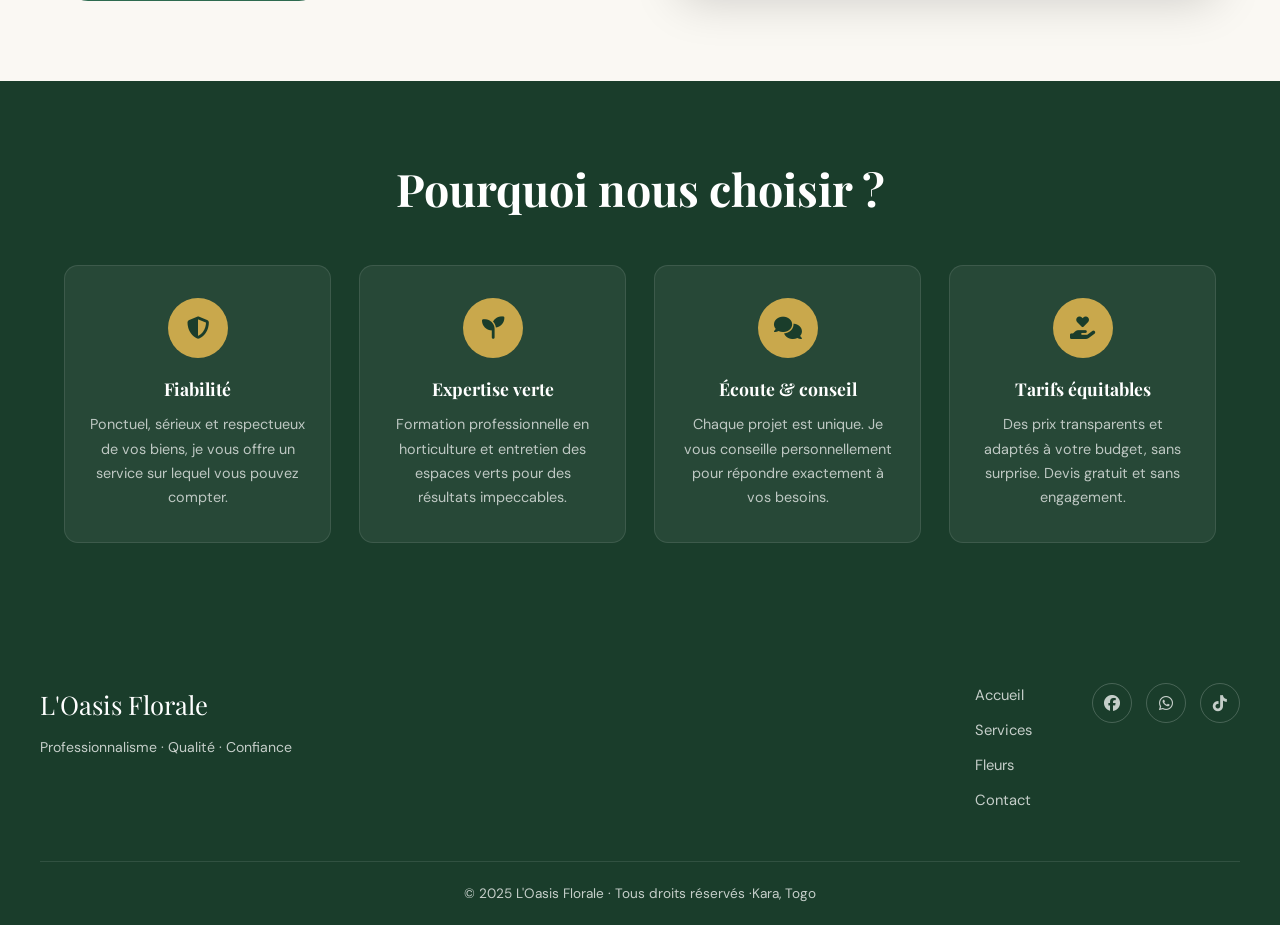
==== commit 8e5e5737: "revisions" ====
--- a/index.html
+++ b/index.html
@@ -284,7 +284,7 @@
             <div class="info-icon"><i class="fa fa-map-marker-alt"></i></div>
             <div>
               <h4>Adresse</h4>
-              <p>Kara,Togo<br/>Interventions dans tout Kara</p>
+              <p>Kara,Togo<br/>Interventions dans tout TOGO</p>
             </div>
           </div>
 
@@ -308,7 +308,7 @@
             <div class="info-icon"><i class="fa fa-envelope"></i></div>
             <div>
               <h4>Email</h4>
-              <a href="mailto:contact@loasisflorale.tg">contact@loasisflorale.tg</a>
+              <a href="mailto:contact@loasisflorale.tg">edjeouserge@gmail.com</a>
             </div>
           </div>
 
@@ -346,9 +346,9 @@
         <a href="#contact"  onclick="showPage('contact')">Contact</a>
       </div>
       <div class="footer-social">
-        <a href="https://www.facebook.com/share/17WE6q4hWK/" aria-label="Facebook"><i class="fab fa-facebook"></i></a>
+        <a href="https://www.facebook.com/share/17WE6q4hWK/" target="_blank aria-label="Facebook"><i class="fab fa-facebook"></i></a>
         <a href="https://wa.me/22870481918" aria-label="WhatsApp" target="_blank"><i class="fab fa-whatsapp"></i></a>
-        <a href="https://vm.tiktok.com/ZS9N51fNjWPJt-PiAbH/" aria-label="TikTok"><i class="fab fa-tiktok"></i></a>
+        <a href="https://vm.tiktok.com/ZS9N51fNjWPJt-PiAbH/" target="_blank aria-label="TikTok"><i class="fab fa-tiktok"></i></a>
       </div>
     </div>
     <div class="footer-bottom">
--- a/style.css
+++ b/style.css
@@ -119,7 +119,10 @@
   padding: 8px;
   border-radius: 8px;
   flex-shrink: 0;
-  margin: 0;
+  align-self: center;
+  margin-top: 0 !important;
+  position: relative;
+  top: 0;
 }
 
 .hamburger span {
@@ -767,9 +770,11 @@
 /* ── CONTACT ────────────────────────────────────────────── */
 .contact-grid {
   display: grid;
-  grid-template-columns: 1.4fr 1fr;
-  gap: 64px;
+  grid-template-columns: 1fr;
+  gap: 40px;
   align-items: start;
+  max-width: 700px;
+  margin: 0 auto;
 }
 
 .contact-form-wrapper h2 {
@@ -883,13 +888,14 @@
 }
 
 .local-serg {
-  width: 70%;
+  display: block;
+  width: calc(100% - 48px);
+  max-width: 900px;
   min-height: 400px;
-  margin-left: 200px;
+  margin: 0 auto 10px;
   border-radius: var(--radius);
   border: 2px solid var(--green-pale);
   box-shadow: var(--shadow-lg);
-  margin-bottom: 10px;
   transition: all var(--transition);
   animation: mapLoad 0.8s ease-out;
 }
@@ -912,15 +918,17 @@
 
 @media (max-width: 768px) {
   .local-serg {
-    min-height: 380px;
-    margin-bottom: 40px;
+    width: calc(100% - 32px);
+    min-height: 320px;
+    margin: 0 auto 32px;
   }
 }
 
 @media (max-width: 480px) {
   .local-serg {
-    min-height: 300px;
-    margin-bottom: 32px;
+    width: calc(100% - 24px);
+    min-height: 260px;
+    margin: 0 auto 24px;
     border-radius: 12px;
   }
 }
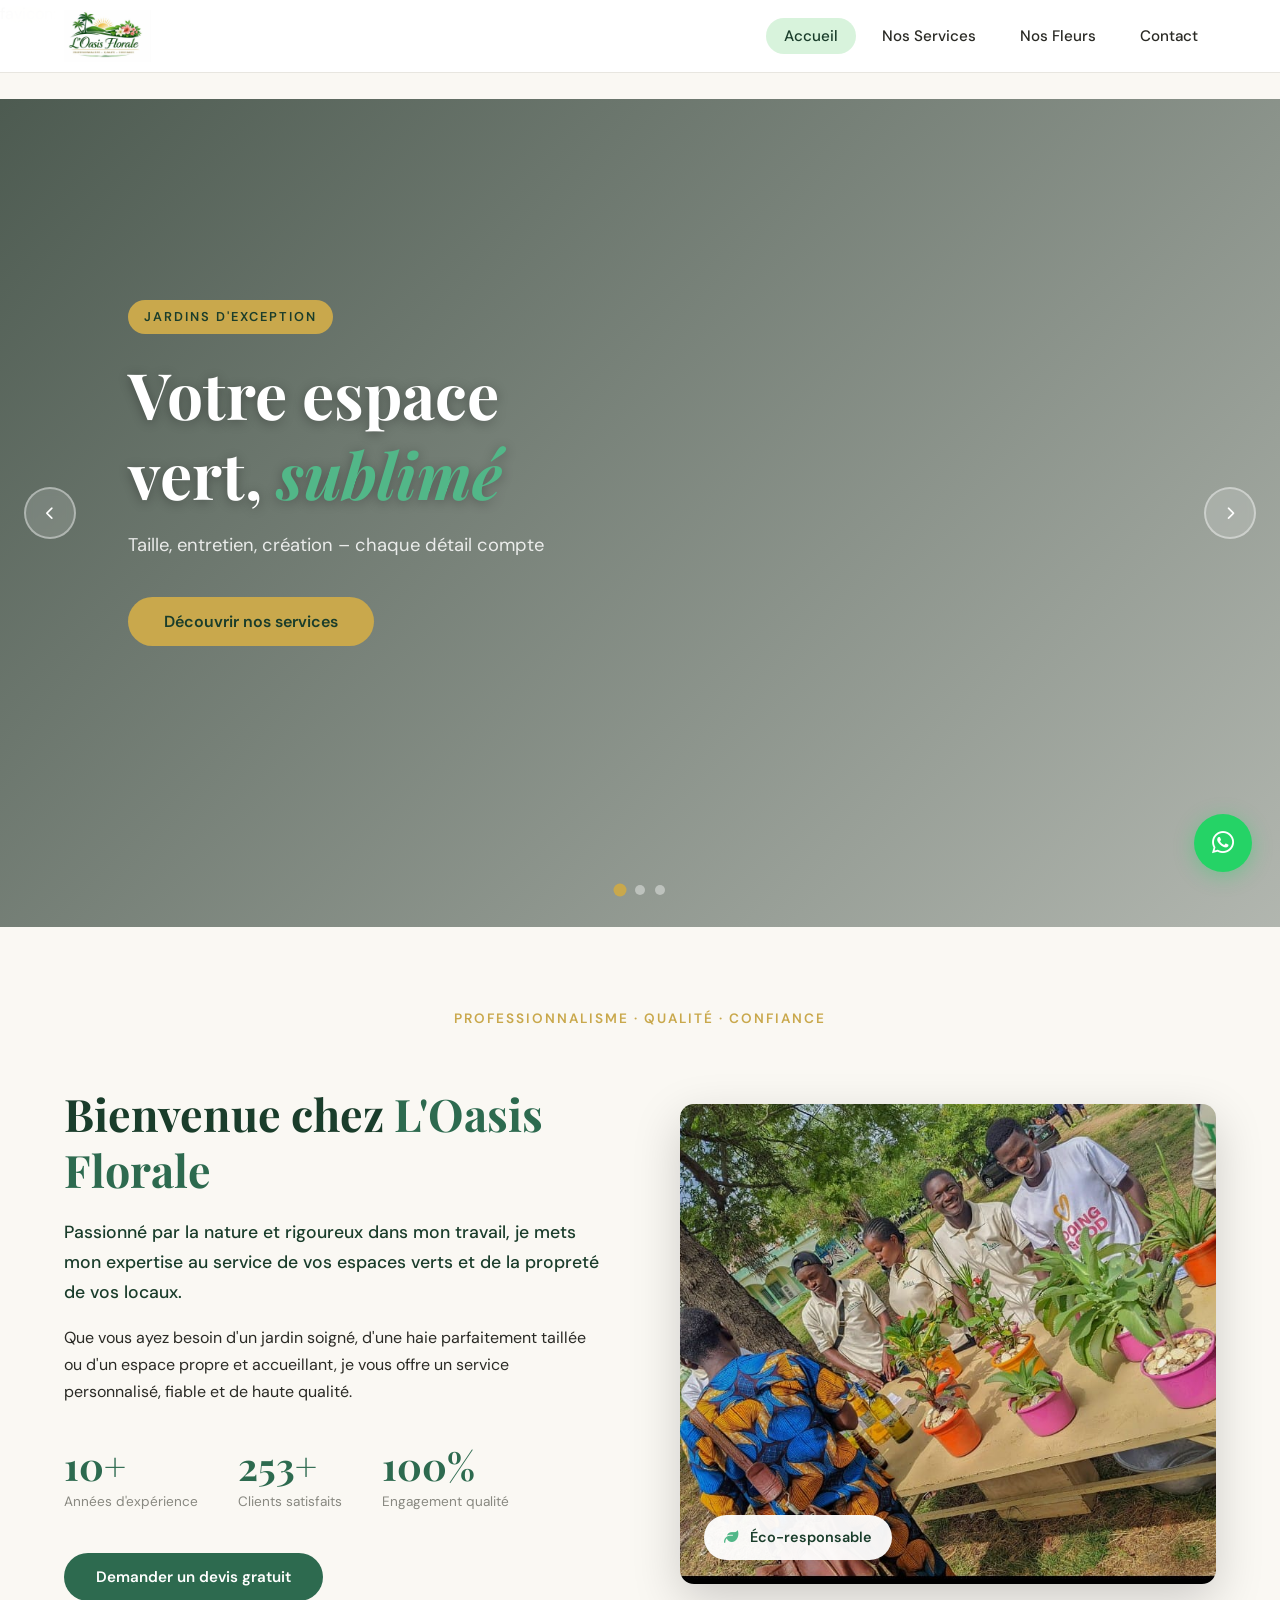
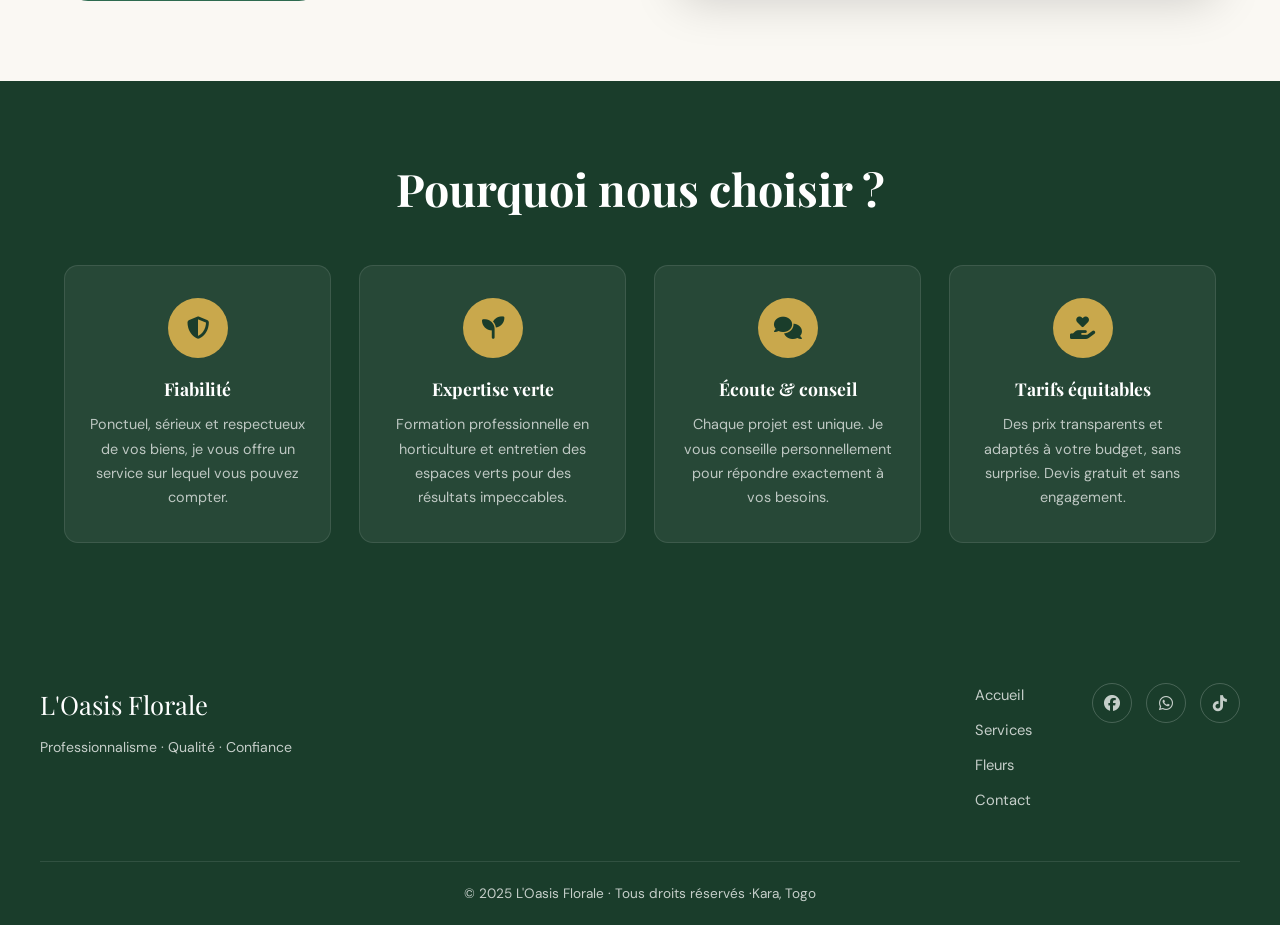
==== commit 5a815453: "last revisions" ====
--- a/index.html
+++ b/index.html
@@ -9,7 +9,7 @@
   <link href="https://fonts.googleapis.com/css2?family=Playfair+Display:ital,wght@0,400;0,700;1,400&family=DM+Sans:wght@300;400;500;600&display=swap" rel="stylesheet"/>
   <!-- Font Awesome for icons -->
   <link rel="stylesheet" href="https://cdnjs.cloudflare.com/ajax/libs/font-awesome/6.5.0/css/all.min.css"/>
-  favicon: <link rel="icon" href="assets/favicon.ico" type="image/x-icon"/>
+  favicon: <link rel="icon" href="./assets/logo.png" type="image/x-icon"/>
 </head>
 <body>
 
@@ -90,7 +90,7 @@
           <p>Que vous ayez besoin d'un jardin soigné, d'une haie parfaitement taillée ou d'un espace propre et accueillant, je vous offre un service personnalisé, fiable et de haute qualité.</p>
           <div class="intro-stats">
             <div class="stat"><span class="stat-num">10+</span><span class="stat-label">Années d'expérience</span></div>
-            <div class="stat"><span class="stat-num">250+</span><span class="stat-label">Clients satisfaits</span></div>
+            <div class="stat"><span class="stat-num">253+</span><span class="stat-label">Clients satisfaits</span></div>
             <div class="stat"><span class="stat-num">100%</span><span class="stat-label">Engagement qualité</span></div>
           </div>
           <button class="btn-primary" onclick="showPage('contact')">Demander un devis gratuit</button>
